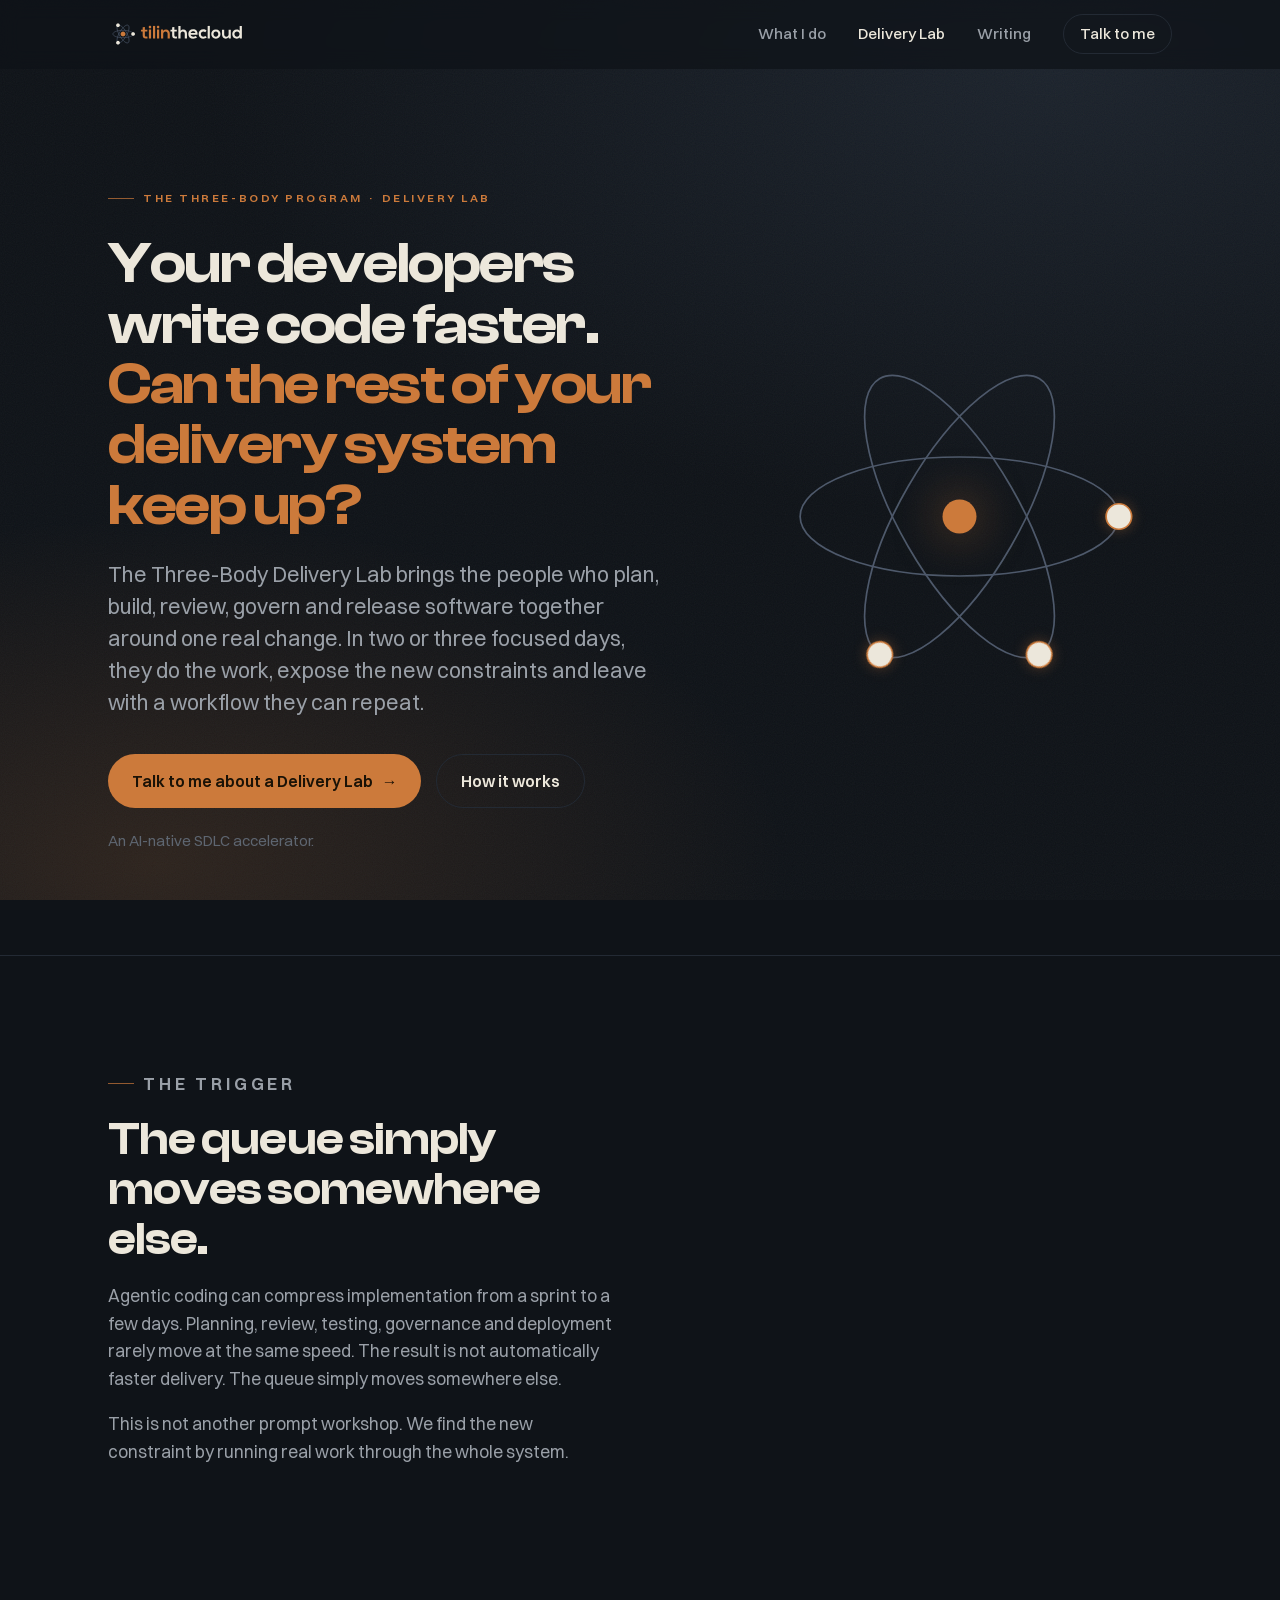
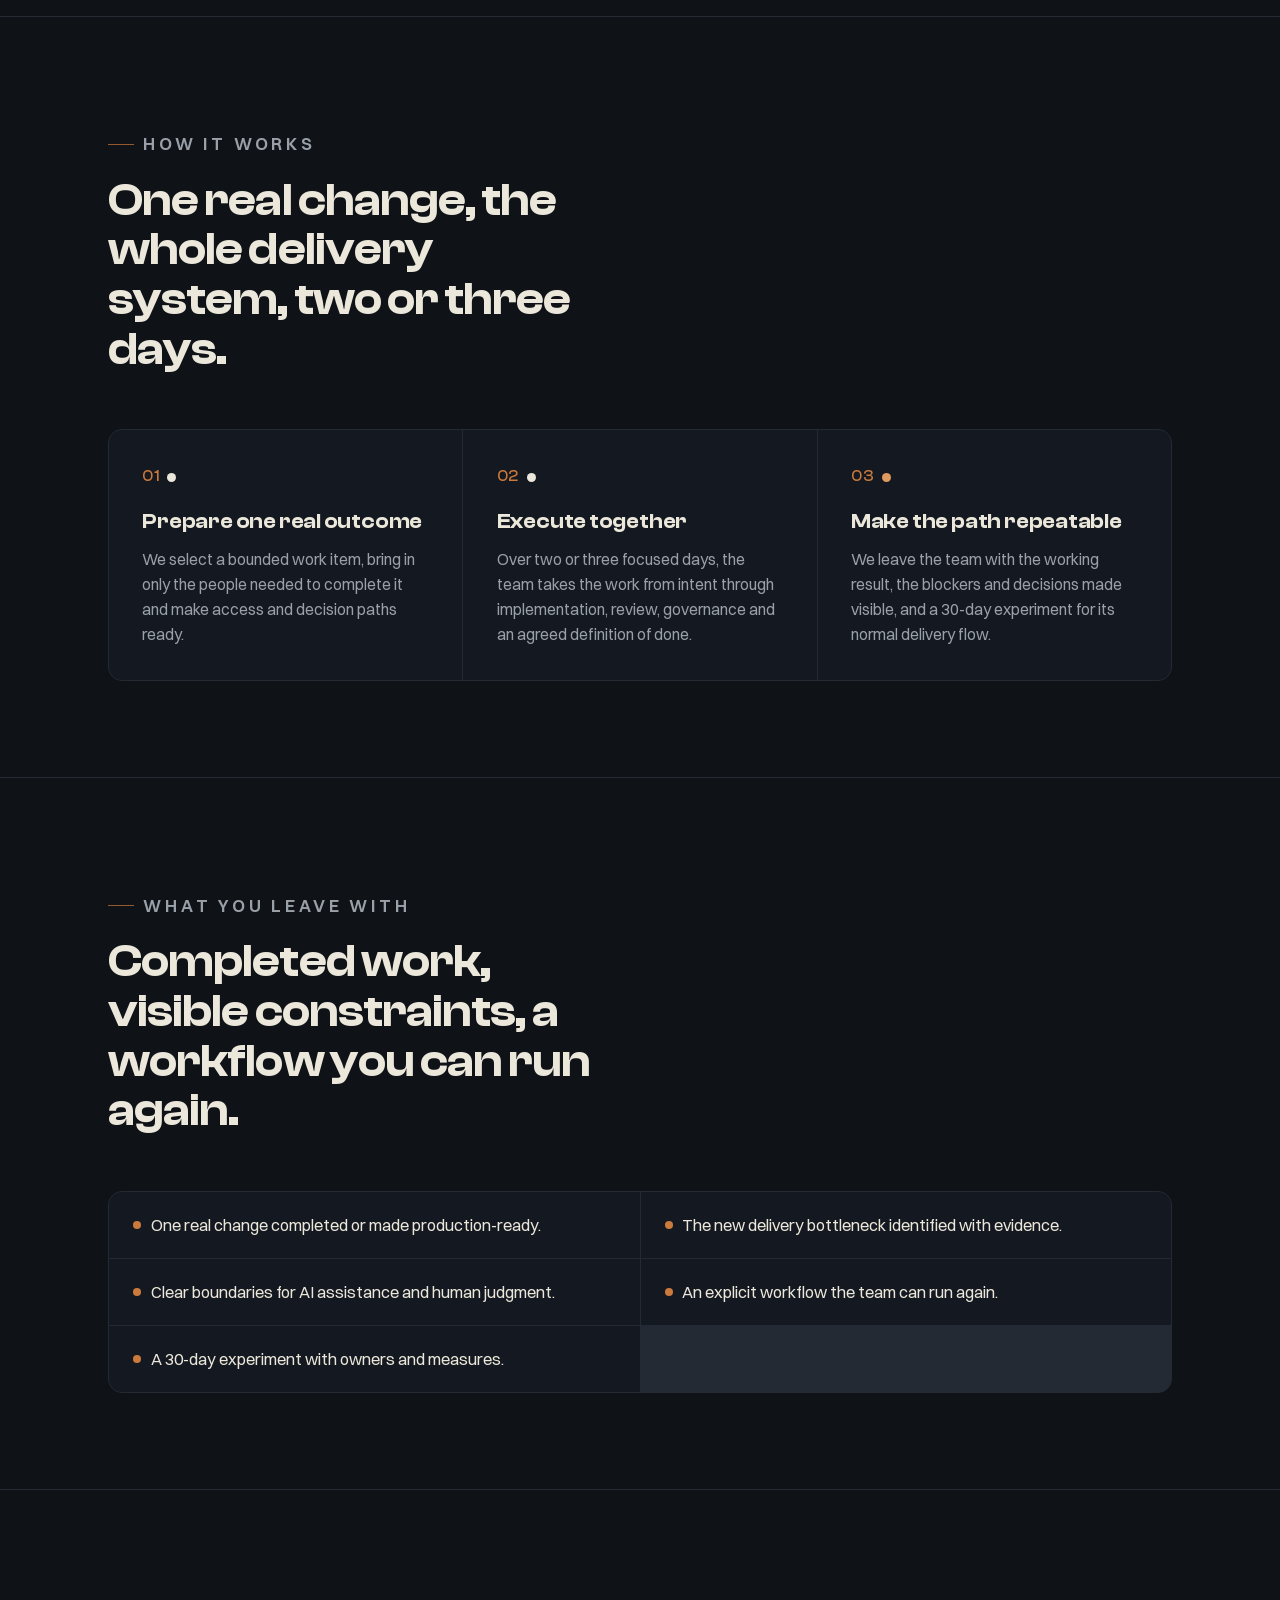
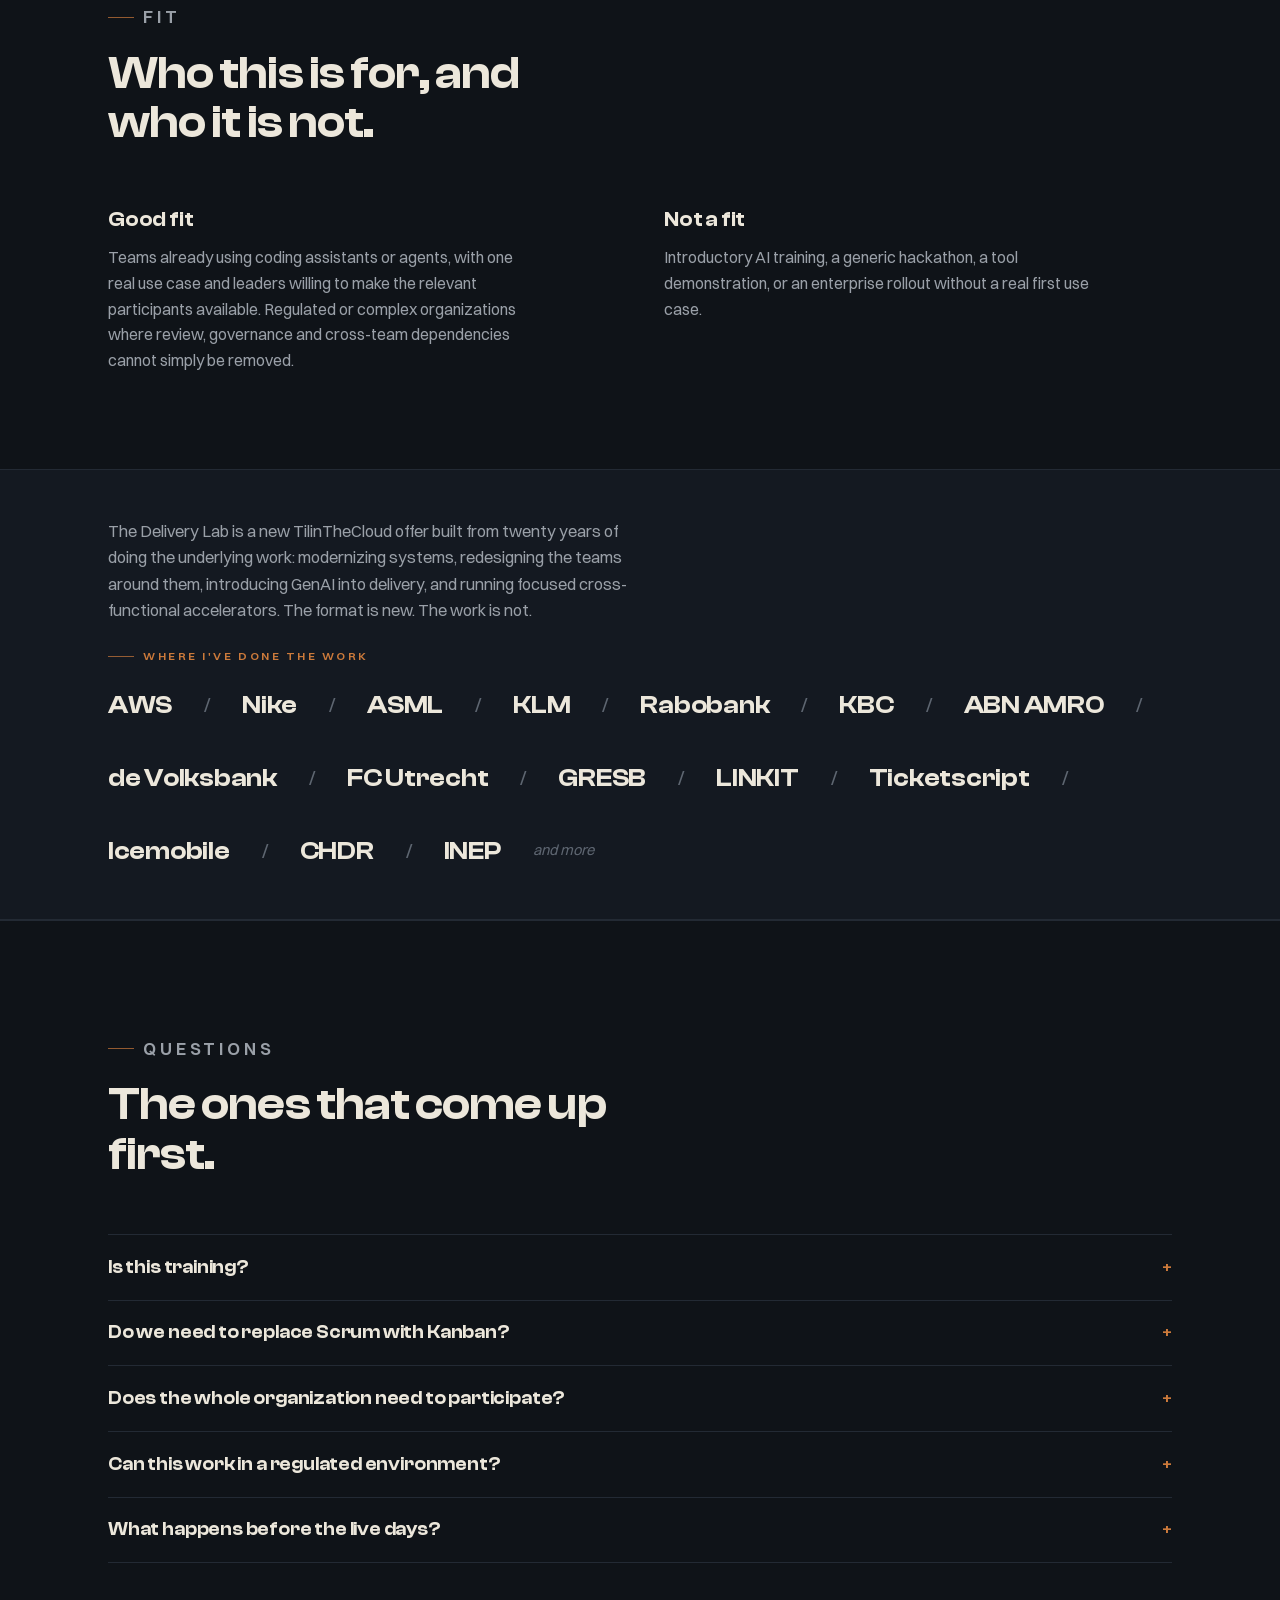
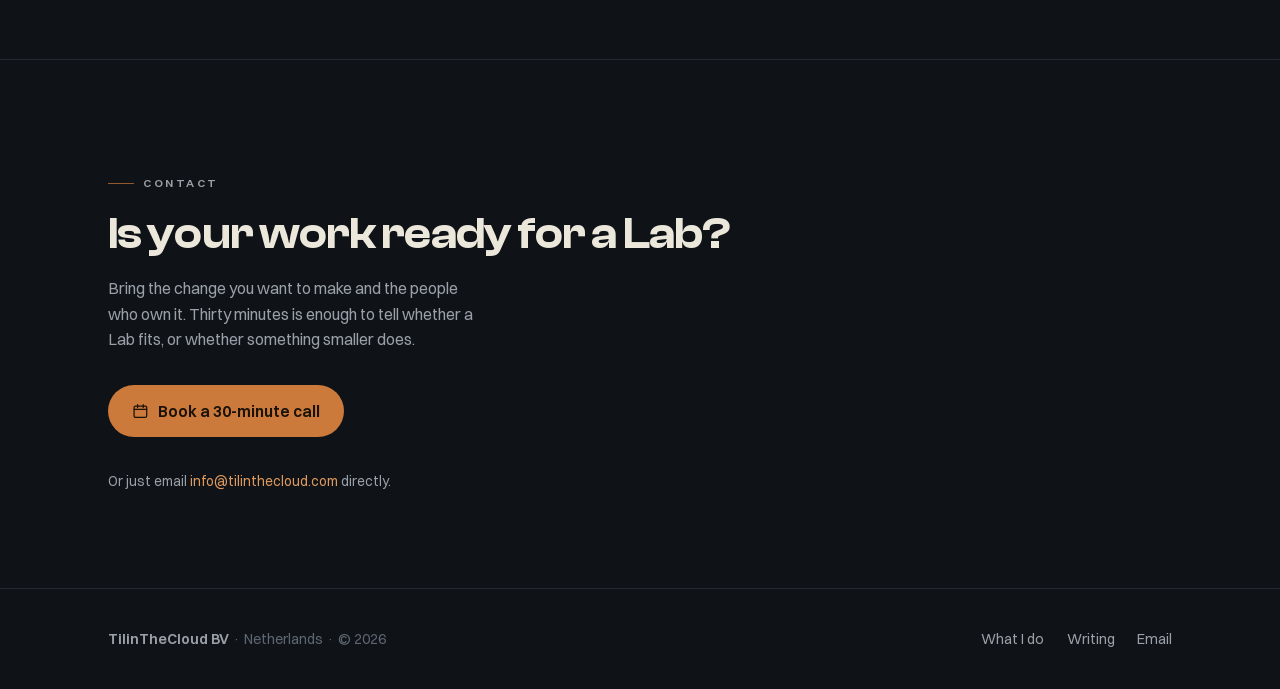
==== delivery-lab/index.html @ 6656bb74 "feat(site): publish the Three-Body Delivery Lab offer page at /delivery-lab/ Claude-Session: https:/" ====
<!DOCTYPE html>
<html lang="en">
<head>
  <meta charset="utf-8" />
  <meta name="viewport" content="width=device-width, initial-scale=1" />
  <title>Three-Body Delivery Lab · TilinTheCloud</title>
  <meta name="description" content="An AI-native SDLC accelerator. Your teams complete one real change in two or three focused days, expose the new constraints and keep a workflow they can repeat." />

  <link rel="icon" href="/assets/favicon.svg" type="image/svg+xml" />
  <link rel="canonical" href="https://tilinthecloud.com/delivery-lab/" />

  <!-- Open Graph / social -->
  <meta property="og:type" content="website" />
  <meta property="og:url" content="https://tilinthecloud.com/delivery-lab/" />
  <meta property="og:title" content="Three-Body Delivery Lab · TilinTheCloud" />
  <meta property="og:description" content="Your developers write code faster. Can the rest of your delivery system keep up? An AI-native SDLC accelerator around one real change." />
  <meta property="og:site_name" content="TilinTheCloud" />
  <meta property="og:image" content="https://tilinthecloud.com/assets/brand/social/og-delivery-lab.png" />
  <meta property="og:image:type" content="image/png" />
  <meta property="og:image:width" content="1200" />
  <meta property="og:image:height" content="630" />
  <meta property="og:image:alt" content="Three-Body Delivery Lab: your developers write code faster. Can the rest of your delivery system keep up?" />

  <!-- Twitter card -->
  <meta name="twitter:card" content="summary_large_image" />
  <meta name="twitter:title" content="Three-Body Delivery Lab · TilinTheCloud" />
  <meta name="twitter:description" content="Your developers write code faster. Can the rest of your delivery system keep up? An AI-native SDLC accelerator around one real change." />
  <meta name="twitter:image" content="https://tilinthecloud.com/assets/brand/social/og-delivery-lab.png" />

  <!-- Preload the display weight used above the fold -->
  <link rel="preload" href="/assets/fonts/clash-display-600.woff2" as="font" type="font/woff2" crossorigin />
  <link rel="preload" href="/assets/fonts/switzer-400.woff2" as="font" type="font/woff2" crossorigin />
  <link rel="stylesheet" href="/assets/css/style.css" />
</head>
<body>
  <a class="skip-link" href="#main">Skip to content</a>

  <!-- ============ HEADER (identical to index.html, kept equal by scripts/check_pages.py) ============ -->
  <header class="site-head" id="top">
    <div class="wrap">
      <a class="brand" href="/#top" aria-label="tilinthecloud, home">
        <img class="brand-logo" src="/assets/brand/tilinthecloud-logo-site.svg" alt="tilinthecloud" width="137" height="30" />
      </a>
      <nav class="nav" aria-label="Primary">
        <a class="nav-plain" href="/#what">What I do</a>
        <a class="nav-plain" href="/delivery-lab/" aria-current="page">Delivery Lab</a>
        <a class="nav-plain" href="/#writing">Writing</a>
        <a class="nav-cta" href="/#contact">Talk to me</a>
      </nav>
    </div>
  </header>

  <main id="main">
    <!-- ============ HERO ============ -->
    <section class="hero lab-hero" aria-labelledby="hero-title">
      <div class="wrap">
        <div class="hero-grid">
          <div class="hero-copy">
            <p class="eyebrow hero-kicker reveal" data-d="1">The Three-Body Program · Delivery Lab</p>
            <h1 id="hero-title" class="reveal" data-d="2">
              Your developers write code faster. <span class="accent">Can the rest of your delivery system keep up?</span>
            </h1>
            <p class="lede reveal" data-d="3">The Three-Body Delivery Lab brings the people who plan, build, review, govern and release software together around one real change. In two or three focused days, they do the work, expose the new constraints and leave with a workflow they can repeat.</p>
            <div class="cta-row reveal" data-d="4">
              <a class="btn btn-primary" href="https://calendar.app.google/sbRxG6N3KrbqCjyu7" target="_blank" rel="noopener noreferrer">Talk to me about a Delivery Lab <span class="arrow" aria-hidden="true">→</span></a>
              <a class="btn btn-ghost" href="#how">How it works</a>
            </div>
            <p class="lab-sub reveal" data-d="5">An AI-native SDLC accelerator.</p>
          </div>

          <!-- Three-body mark: one core (the operator), three orbiting bodies -->
          <div class="orbit-stage reveal" data-d="3" aria-hidden="true">
            <svg viewBox="0 0 400 400">
              <g transform="rotate(0 200 200)"><g class="orbit-spin s1">
                <ellipse class="orbit-ring" cx="200" cy="200" rx="150" ry="56"/>
                <circle class="body-orbit" cx="350" cy="200" r="12"/>
              </g></g>
              <g transform="rotate(60 200 200)"><g class="orbit-spin s2">
                <ellipse class="orbit-ring" cx="200" cy="200" rx="150" ry="56"/>
                <circle class="body-orbit" cx="350" cy="200" r="12"/>
              </g></g>
              <g transform="rotate(120 200 200)"><g class="orbit-spin s3">
                <ellipse class="orbit-ring" cx="200" cy="200" rx="150" ry="56"/>
                <circle class="body-orbit" cx="350" cy="200" r="12"/>
              </g></g>
              <circle class="body-core" cx="200" cy="200" r="16"/>
            </svg>
          </div>
        </div>
      </div>
    </section>

    <!-- ============ PROBLEM ============ -->
    <section class="band" id="problem" aria-labelledby="problem-title">
      <div class="wrap">
        <div class="band-head inview">
          <p class="eyebrow">The trigger</p>
          <h2 id="problem-title">The queue simply moves somewhere else.</h2>
          <p>Agentic coding can compress implementation from a sprint to a few days. Planning, review, testing, governance and deployment rarely move at the same speed. The result is not automatically faster delivery. The queue simply moves somewhere else.</p>
          <p>This is not another prompt workshop. We find the new constraint by running real work through the whole system.</p>
        </div>
      </div>
    </section>

    <!-- ============ HOW IT WORKS ============ -->
    <section class="band" id="how" aria-labelledby="how-title">
      <div class="wrap">
        <div class="band-head inview">
          <p class="eyebrow">How it works</p>
          <h2 id="how-title">One real change, the whole delivery system, two or three days.</h2>
        </div>

        <div class="bodies inview" role="list">
          <div class="body-cell" role="listitem">
            <span class="idx">01<span class="dot" style="background:#ECE7DB" aria-hidden="true"></span></span>
            <h3>Prepare one real outcome</h3>
            <p>We select a bounded work item, bring in only the people needed to complete it and make access and decision paths ready.</p>
          </div>
          <div class="body-cell" role="listitem">
            <span class="idx">02<span class="dot" style="background:#ECE7DB" aria-hidden="true"></span></span>
            <h3>Execute together</h3>
            <p>Over two or three focused days, the team takes the work from intent through implementation, review, governance and an agreed definition of done.</p>
          </div>
          <div class="body-cell" role="listitem">
            <span class="idx">03<span class="dot" style="background:#E0995E" aria-hidden="true"></span></span>
            <h3>Make the path repeatable</h3>
            <p>We leave the team with the working result, the blockers and decisions made visible, and a 30-day experiment for its normal delivery flow.</p>
          </div>
        </div>
      </div>
    </section>

    <!-- ============ OUTCOMES ============ -->
    <section class="band" id="outcomes" aria-labelledby="outcomes-title">
      <div class="wrap">
        <div class="band-head inview">
          <p class="eyebrow">What you leave with</p>
          <h2 id="outcomes-title">Completed work, visible constraints, a workflow you can run again.</h2>
        </div>
        <ul class="lab-outcomes inview">
          <li>One real change completed or made production-ready.</li>
          <li>The new delivery bottleneck identified with evidence.</li>
          <li>Clear boundaries for AI assistance and human judgment.</li>
          <li>An explicit workflow the team can run again.</li>
          <li>A 30-day experiment with owners and measures.</li>
        </ul>
      </div>
    </section>

    <!-- ============ FIT ============ -->
    <section class="band" id="fit" aria-labelledby="fit-title">
      <div class="wrap">
        <div class="band-head inview">
          <p class="eyebrow">Fit</p>
          <h2 id="fit-title">Who this is for, and who it is not.</h2>
        </div>
        <div class="lab-fit inview">
          <div>
            <h3>Good fit</h3>
            <p>Teams already using coding assistants or agents, with one real use case and leaders willing to make the relevant participants available. Regulated or complex organizations where review, governance and cross-team dependencies cannot simply be removed.</p>
          </div>
          <div>
            <h3>Not a fit</h3>
            <p>Introductory AI training, a generic hackathon, a tool demonstration, or an enterprise rollout without a real first use case.</p>
          </div>
        </div>
      </div>
    </section>

    <!-- ============ PROOF STRIP ============ -->
    <section class="proof" aria-label="Track record">
      <div class="wrap inview">
        <p class="proof-lead">The Delivery Lab is a new TilinTheCloud offer built from twenty years of doing the underlying work: modernizing systems, redesigning the teams around them, introducing GenAI into delivery, and running focused cross-functional accelerators. The format is new. The work is not.</p>
        <p class="eyebrow proof-where">Where I've done the work</p>
        <div class="proof-row">
          <span class="proof-item">AWS</span>
          <span class="proof-sep" aria-hidden="true">/</span>
          <span class="proof-item">Nike</span>
          <span class="proof-sep" aria-hidden="true">/</span>
          <span class="proof-item">ASML</span>
          <span class="proof-sep" aria-hidden="true">/</span>
          <span class="proof-item">KLM</span>
          <span class="proof-sep" aria-hidden="true">/</span>
          <span class="proof-item">Rabobank</span>
          <span class="proof-sep" aria-hidden="true">/</span>
          <span class="proof-item">KBC</span>
          <span class="proof-sep" aria-hidden="true">/</span>
          <span class="proof-item">ABN AMRO</span>
          <span class="proof-sep" aria-hidden="true">/</span>
          <span class="proof-item">de Volksbank</span>
          <span class="proof-sep" aria-hidden="true">/</span>
          <span class="proof-item">FC Utrecht</span>
          <span class="proof-sep" aria-hidden="true">/</span>
          <span class="proof-item">GRESB</span>
          <span class="proof-sep" aria-hidden="true">/</span>
          <span class="proof-item">LINKIT</span>
          <span class="proof-sep" aria-hidden="true">/</span>
          <span class="proof-item">Ticketscript</span>
          <span class="proof-sep" aria-hidden="true">/</span>
          <span class="proof-item">Icemobile</span>
          <span class="proof-sep" aria-hidden="true">/</span>
          <span class="proof-item">CHDR</span>
          <span class="proof-sep" aria-hidden="true">/</span>
          <span class="proof-item">INEP</span>
          <span class="proof-more">and more</span>
        </div>
      </div>
    </section>

    <!-- ============ FAQ ============ -->
    <section class="band" id="faq" aria-labelledby="faq-title">
      <div class="wrap">
        <div class="band-head inview">
          <p class="eyebrow">Questions</p>
          <h2 id="faq-title">The ones that come up first.</h2>
        </div>
        <div class="lab-faq inview">
          <details>
            <summary>Is this training?</summary>
            <p>Participants learn while completing real work, but the outcome is not course completion. It is a working result and a delivery pattern they can repeat.</p>
          </details>
          <details>
            <summary>Do we need to replace Scrum with Kanban?</summary>
            <p>No. The Lab does not prescribe a framework. It uses evidence from the real workflow to determine which policies and flow practices should change.</p>
          </details>
          <details>
            <summary>Does the whole organization need to participate?</summary>
            <p>No. Start with the smallest set of people who can take the selected work to done. Expansion is a later decision.</p>
          </details>
          <details>
            <summary>Can this work in a regulated environment?</summary>
            <p>Yes, when security, risk and compliance are designed into the definition of done and the relevant decision-makers participate. The Lab does not bypass controls to create a faster demo.</p>
          </details>
          <details>
            <summary>What happens before the live days?</summary>
            <p>Focused preparation selects and slices the use case, establishes the baseline, confirms participants and prepares access, environments and decision paths.</p>
          </details>
        </div>
      </div>
    </section>

    <!-- ============ CONTACT ============ -->
    <section class="band" id="contact" aria-labelledby="contact-title">
      <div class="wrap">
        <div class="contact-aside inview">
          <p class="eyebrow">Contact</p>
          <h2 id="contact-title">Is your work ready for a Lab?</h2>
          <p>Bring the change you want to make and the people who own it. Thirty minutes is enough to tell whether a Lab fits, or whether something smaller does.</p>

          <div class="contact-direct">
            <a class="btn btn-primary" href="https://calendar.app.google/sbRxG6N3KrbqCjyu7" target="_blank" rel="noopener noreferrer">
              <svg width="18" height="18" viewBox="0 0 24 24" fill="none" stroke="currentColor" stroke-width="1.8" stroke-linecap="round" aria-hidden="true"><rect x="3" y="4.5" width="18" height="16" rx="2"/><path d="M3 9h18M8 2.5v4M16 2.5v4"/></svg>
              Book a 30-minute call
            </a>
            <p class="form-note">Or just email <a href="mailto:info@tilinthecloud.com" style="color:var(--copper-lo)">info@tilinthecloud.com</a> directly.</p>
          </div>
        </div>
      </div>
    </section>
  </main>

  <!-- ============ FOOTER ============ -->
  <footer class="site-foot">
    <div class="wrap">
      <p class="legal"><b>TilinTheCloud BV</b> · Netherlands · © <span id="yr">2026</span></p>
      <div class="foot-links">
        <a href="/#what">What I do</a>
        <a href="https://writing.tilinthecloud.com">Writing</a>
        <a href="mailto:info@tilinthecloud.com">Email</a>
      </div>
    </div>
  </footer>

  <script>
    // Staggered hero load
    document.documentElement; // noop guard
    window.requestAnimationFrame(function () { document.body.classList.add("is-ready"); });

    // Current year
    var yr = document.getElementById("yr");
    if (yr) yr.textContent = new Date().getFullYear();

    // Header hairline once scrolled
    var head = document.querySelector(".site-head");
    var onScroll = function () { head.classList.toggle("is-stuck", window.scrollY > 8); };
    onScroll(); window.addEventListener("scroll", onScroll, { passive: true });

    // Reveal-on-scroll for lower sections
    var io = new IntersectionObserver(function (entries) {
      entries.forEach(function (e) { if (e.isIntersecting) { e.target.classList.add("seen"); io.unobserve(e.target); } });
    }, { rootMargin: "0px 0px -8% 0px", threshold: 0.12 });
    document.querySelectorAll(".inview").forEach(function (el) { io.observe(el); });
  </script>
</body>
</html>
---- assets/css/style.css ----
/* ============================================================
   tilinthecloud.com  ·  "Three-Body System"
   Clash Display (display) + Switzer (body), self-hosted.
   Ink ground, bone text, one molten copper accent.
   ============================================================ */

/* ---------- Fonts ---------- */
@font-face {
  font-family: "Clash Display";
  src: url("/assets/fonts/clash-display-500.woff2") format("woff2");
  font-weight: 500; font-style: normal; font-display: swap;
}
@font-face {
  font-family: "Clash Display";
  src: url("/assets/fonts/clash-display-600.woff2") format("woff2");
  font-weight: 600; font-style: normal; font-display: swap;
}
@font-face {
  font-family: "Clash Display";
  src: url("/assets/fonts/clash-display-700.woff2") format("woff2");
  font-weight: 700; font-style: normal; font-display: swap;
}
@font-face {
  font-family: "Switzer";
  src: url("/assets/fonts/switzer-400.woff2") format("woff2");
  font-weight: 400; font-style: normal; font-display: swap;
}
@font-face {
  font-family: "Switzer";
  src: url("/assets/fonts/switzer-500.woff2") format("woff2");
  font-weight: 500; font-style: normal; font-display: swap;
}
@font-face {
  font-family: "Switzer";
  src: url("/assets/fonts/switzer-600.woff2") format("woff2");
  font-weight: 600; font-style: normal; font-display: swap;
}

/* ---------- Tokens ---------- */
:root {
  --ink:        #0F1318;   /* page ground            */
  --ink-raised: #141921;   /* cards / raised panels  */
  --ink-line:   #232A34;   /* hairlines              */
  --bone:       #ECE7DB;   /* primary text           */
  --bone-dim:   #9AA0A8;   /* secondary text         */
  --bone-faint: #5E6671;   /* tertiary / labels      */
  --copper:     #CC7A3B;   /* accent                 */
  --copper-lo:  #E0995E;   /* accent hover / light   */
  --copper-glow: rgba(204,122,59,.16);

  --display: "Clash Display", Georgia, serif;
  --body:    "Switzer", "Helvetica Neue", Arial, sans-serif;

  --maxw: 1160px;
  --gut:  clamp(1.25rem, 4vw, 3rem);
  --ease: cubic-bezier(.22,.61,.36,1);
}

/* ---------- Reset ---------- */
*, *::before, *::after { box-sizing: border-box; margin: 0; padding: 0; }
html { -webkit-text-size-adjust: 100%; scroll-behavior: smooth; }
img, svg { display: block; max-width: 100%; }
a { color: inherit; text-decoration: none; }
button { font: inherit; color: inherit; cursor: pointer; background: none; border: none; }

html { overflow-x: clip; }
body {
  font-family: var(--body);
  font-weight: 400;
  color: var(--bone);
  background: var(--ink);
  line-height: 1.6;
  -webkit-font-smoothing: antialiased;
  text-rendering: optimizeLegibility;
  overflow-x: clip;
}
/* Long words (e.g. "modernization") never punch through narrow screens */
h1, h2, h3, p, a { overflow-wrap: break-word; }
.hero-grid > *, .contact-grid > *, .writing-card > * { min-width: 0; }

/* Atmospheric ground: layered copper glow + cool top light + fine grain */
body::before {
  content: "";
  position: fixed; inset: 0; z-index: -2;
  background:
    radial-gradient(120% 90% at 82% 8%, rgba(58,72,92,.30) 0%, transparent 55%),
    radial-gradient(90% 70% at 12% 96%, var(--copper-glow) 0%, transparent 55%),
    var(--ink);
}
body::after {
  content: "";
  position: fixed; inset: 0; z-index: -1; opacity: .045; pointer-events: none;
  background-image: url("data:image/svg+xml,%3Csvg xmlns='http://www.w3.org/2000/svg' width='160' height='160'%3E%3Cfilter id='n'%3E%3CfeTurbulence type='fractalNoise' baseFrequency='.9' numOctaves='2'/%3E%3C/filter%3E%3Crect width='100%25' height='100%25' filter='url(%23n)'/%3E%3C/svg%3E");
}

/* ---------- Layout helpers ---------- */
.wrap { width: 100%; max-width: var(--maxw); margin-inline: auto; padding-inline: var(--gut); }
section { position: relative; }
.eyebrow {
  font-family: var(--body);
  font-weight: 600;
  font-size: .72rem;
  letter-spacing: .22em;
  text-transform: uppercase;
  color: var(--copper);
  display: inline-flex; align-items: center; gap: .6rem;
}
.eyebrow::before {
  content: ""; width: 1.6rem; height: 1px; background: var(--copper); opacity: .7;
}

/* ---------- Header ---------- */
.site-head {
  position: sticky; top: 0; z-index: 50;
  backdrop-filter: blur(10px);
  background: color-mix(in srgb, var(--ink) 72%, transparent);
  border-bottom: 1px solid transparent;
  transition: border-color .3s var(--ease), background .3s var(--ease);
}
.site-head.is-stuck { border-bottom-color: var(--ink-line); }
.site-head .wrap {
  display: flex; align-items: center; justify-content: space-between;
  height: 68px;
}
.brand { display: inline-flex; align-items: center; }
.brand-logo { height: 30px; width: auto; display: block; }
@media (max-width: 420px) { .brand-logo { height: 26px; } }
.nav { display: flex; align-items: center; gap: clamp(1rem, 3vw, 2rem); }
.nav a { font-weight: 500; font-size: .95rem; color: var(--bone-dim); transition: color .2s var(--ease); }
.nav a:hover { color: var(--bone); }
.nav .nav-cta {
  color: var(--bone); border: 1px solid var(--ink-line); border-radius: 999px;
  padding: .42rem 1rem; transition: border-color .2s var(--ease), color .2s var(--ease);
}
.nav .nav-cta:hover { border-color: var(--copper); color: var(--copper-lo); }
@media (max-width: 560px) { .nav .nav-plain { display: none; } }

/* ---------- Buttons ---------- */
.btn {
  display: inline-flex; align-items: center; gap: .55rem;
  font-family: var(--body); font-weight: 600; font-size: .98rem;
  padding: .85rem 1.5rem; border-radius: 999px;
  transition: transform .18s var(--ease), background .2s var(--ease),
              border-color .2s var(--ease), color .2s var(--ease);
  will-change: transform;
}
.btn:active { transform: translateY(1px); }
.btn-primary { background: var(--copper); color: #1a1206; }
.btn-primary:hover { background: var(--copper-lo); transform: translateY(-2px); }
.btn-ghost { border: 1px solid var(--ink-line); color: var(--bone); }
.btn-ghost:hover { border-color: var(--copper); color: var(--copper-lo); transform: translateY(-2px); }
.btn .arrow { transition: transform .2s var(--ease); }
.btn:hover .arrow { transform: translateX(3px); }

/* ---------- Hero ---------- */
.hero { padding-top: clamp(3.5rem, 9vw, 7rem); padding-bottom: clamp(3.5rem, 8vw, 6.5rem); }
.hero .wrap { position: relative; }
.hero-grid {
  display: grid; grid-template-columns: minmax(0, 1.15fr) minmax(0, .85fr);
  gap: clamp(2rem, 5vw, 4rem); align-items: center;
}
.hero-kicker { margin-bottom: 1.6rem; }
.hero h1 {
  font-family: var(--display); font-weight: 600;
  font-size: clamp(2.5rem, 6.4vw, 4.6rem);
  line-height: 1.02; letter-spacing: -.025em;
  margin-bottom: 1.4rem;
}
.hero h1 .accent { color: var(--copper); }
.hero .lede {
  font-size: clamp(1.12rem, 1.7vw, 1.34rem);
  color: var(--bone-dim); max-width: 34ch; line-height: 1.5;
  margin-bottom: 2.2rem;
}
.hero .cta-row { display: flex; flex-wrap: wrap; gap: .9rem; }

/* Orbit visual */
.orbit-stage { position: relative; aspect-ratio: 1; width: 100%; max-width: 440px; justify-self: center; }
.orbit-stage svg { width: 100%; height: 100%; overflow: visible; }
.orbit-ring { fill: none; stroke: #4E596B; stroke-width: 1.6; }
.orbit-spin { transform-box: fill-box; transform-origin: center; }
.body-core { fill: var(--copper); filter: drop-shadow(0 0 22px rgba(204,122,59,.55)); }
/* Three equal bodies (architecture, teams, AI), moving together: same treatment */
.body-orbit { fill: var(--bone); stroke: var(--copper); stroke-width: 1.6; filter: drop-shadow(0 0 6px rgba(204,122,59,.35)); }
.orbit-label {
  font-family: var(--body); font-weight: 600; font-size: 9px;
  letter-spacing: .16em; text-transform: uppercase; fill: var(--bone-faint);
}

@media (max-width: 860px) {
  .hero-grid { grid-template-columns: 1fr; }
  .orbit-stage { grid-row: 1; max-width: 300px; margin-bottom: .5rem; }
}
@media (max-width: 380px) {
  .hero h1 { font-size: 2.15rem; }
  .proof-item { font-size: 1.2rem; }
}

/* ---------- Section frame ---------- */
.band { padding-block: clamp(3.5rem, 8vw, 6rem); border-top: 1px solid var(--ink-line); }
.band-head { max-width: 56ch; margin-bottom: clamp(2.2rem, 5vw, 3.4rem); }
.band-head h2 {
  font-family: var(--display); font-weight: 600;
  font-size: clamp(1.9rem, 3.6vw, 2.9rem); line-height: 1.08;
  letter-spacing: -.02em; margin-top: 1.1rem;
}
.band-head p { color: var(--bone-dim); font-size: 1.08rem; margin-top: 1.1rem; max-width: 52ch; }

/* ---------- Three bodies ---------- */
.bodies { display: grid; grid-template-columns: repeat(3, 1fr); gap: 1px; background: var(--ink-line); border: 1px solid var(--ink-line); border-radius: 14px; overflow: hidden; }
.body-cell { background: var(--ink-raised); padding: clamp(1.4rem, 2.6vw, 2.1rem); position: relative; transition: background .25s var(--ease); }
.body-cell:hover { background: #181E27; }
.body-cell .idx {
  font-family: var(--display); font-weight: 500; font-size: .95rem;
  color: var(--copper); letter-spacing: .04em;
}
.body-cell .dot { width: 9px; height: 9px; border-radius: 50%; display: inline-block; margin-left: .5rem; vertical-align: middle; }
.body-cell h3 { font-family: var(--display); font-weight: 600; font-size: 1.32rem; margin: 1rem 0 .5rem; letter-spacing: -.01em; }
.body-cell p { color: var(--bone-dim); font-size: .98rem; }
.bodies-foot {
  margin-top: 1.6rem; color: var(--bone-dim); font-size: 1.05rem;
  display: flex; gap: .8rem; align-items: baseline; flex-wrap: wrap;
}
.bodies-foot strong { color: var(--bone); font-weight: 600; }
@media (max-width: 720px) { .bodies { grid-template-columns: 1fr; } }

/* ---------- Proof strip ---------- */
.proof { border-top: 1px solid var(--ink-line); border-bottom: 1px solid var(--ink-line); background: var(--ink-raised); }
.proof .wrap { padding-block: clamp(2.2rem, 4vw, 3rem); }
.proof .proof-lead { color: var(--bone-dim); font-size: 1.02rem; margin-bottom: 1rem; max-width: 60ch; }
.proof .proof-where { margin-bottom: 1.2rem; }
.proof-row { display: flex; flex-wrap: wrap; align-items: center; gap: clamp(1rem, 3vw, 2rem); }
.proof-item { font-family: var(--display); font-weight: 600; font-size: clamp(1.15rem, 2.2vw, 1.6rem); letter-spacing: -.01em; color: var(--bone); }
.proof-sep { color: var(--bone-faint); font-size: 1.2rem; }
.proof-more { color: var(--bone-faint); font-size: .92rem; font-style: italic; align-self: center; }
.proof-note { margin-top: 1.4rem; color: var(--bone-faint); font-size: .92rem; }

/* ---------- Writing ---------- */
.writing-card {
  display: grid; grid-template-columns: 1fr auto; gap: 2rem; align-items: center;
  background: var(--ink-raised); border: 1px solid var(--ink-line);
  border-radius: 16px; padding: clamp(1.6rem, 4vw, 2.6rem);
  transition: border-color .25s var(--ease);
}
.writing-card:hover { border-color: color-mix(in srgb, var(--copper) 50%, var(--ink-line)); }
.writing-card .wtitle { font-family: var(--display); font-weight: 600; font-size: clamp(1.5rem, 3vw, 2.1rem); letter-spacing: -.01em; }
.writing-card .wsub { color: var(--bone-dim); margin-top: .5rem; max-width: 46ch; }
@media (max-width: 620px) { .writing-card { grid-template-columns: 1fr; } }

/* ---------- Contact ---------- */
.contact-grid { display: grid; grid-template-columns: 1fr 1fr; gap: clamp(2rem, 5vw, 4rem); align-items: start; }
.contact-aside h2 { font-family: var(--display); font-weight: 600; font-size: clamp(1.9rem, 3.6vw, 2.8rem); line-height: 1.08; letter-spacing: -.02em; margin-top: 1.1rem; }
.contact-aside p { color: var(--bone-dim); margin-top: 1.1rem; max-width: 42ch; }
.contact-direct { margin-top: 2rem; display: flex; flex-direction: column; align-items: flex-start; gap: 1rem; }
.contact-direct .btn svg { width: 1.05rem; height: 1.05rem; stroke: currentColor; }

form.contact-form { display: grid; gap: 1rem; }
.field { display: grid; gap: .45rem; }
.field label { font-size: .8rem; font-weight: 600; letter-spacing: .06em; text-transform: uppercase; color: var(--bone-faint); }
.field input, .field textarea {
  font: inherit; color: var(--bone); background: var(--ink-raised);
  border: 1px solid var(--ink-line); border-radius: 10px; padding: .8rem .95rem;
  transition: border-color .2s var(--ease), background .2s var(--ease);
}
.field input:focus, .field textarea:focus { outline: none; border-color: var(--copper); background: #161C25; }
.field textarea { min-height: 120px; resize: vertical; }
form.contact-form .btn { justify-self: start; margin-top: .3rem; }
.form-note { color: var(--bone-faint); font-size: .85rem; }
@media (max-width: 760px) { .contact-grid { grid-template-columns: 1fr; } }

/* ---------- Footer ---------- */
.site-foot { border-top: 1px solid var(--ink-line); padding-block: 2.4rem; }
.site-foot .wrap { display: flex; flex-wrap: wrap; gap: 1rem 2rem; align-items: center; justify-content: space-between; }
.site-foot .legal { color: var(--bone-faint); font-size: .9rem; }
.site-foot .legal b { color: var(--bone-dim); font-weight: 600; }
.site-foot .foot-links { display: flex; gap: 1.4rem; font-size: .9rem; }
.site-foot .foot-links a { color: var(--bone-dim); transition: color .2s var(--ease); }
.site-foot .foot-links a:hover { color: var(--copper-lo); }

/* ---------- Accessibility ---------- */
:focus-visible { outline: 2px solid var(--copper); outline-offset: 3px; border-radius: 4px; }
.skip-link { position: absolute; left: -9999px; top: .5rem; background: var(--copper); color: #1a1206; padding: .6rem 1rem; border-radius: 8px; font-weight: 600; z-index: 100; }
.skip-link:focus { left: var(--gut); }

/* ---------- Motion: staggered load ---------- */
.reveal { opacity: 0; transform: translateY(18px); }
.is-ready .reveal { animation: rise .9s var(--ease) forwards; }
.is-ready .reveal[data-d="1"] { animation-delay: .05s; }
.is-ready .reveal[data-d="2"] { animation-delay: .14s; }
.is-ready .reveal[data-d="3"] { animation-delay: .23s; }
.is-ready .reveal[data-d="4"] { animation-delay: .32s; }
.is-ready .reveal[data-d="5"] { animation-delay: .42s; }
@keyframes rise { to { opacity: 1; transform: none; } }

/* Scroll-in for lower sections */
.inview { opacity: 0; transform: translateY(22px); transition: opacity .8s var(--ease), transform .8s var(--ease); }
.inview.seen { opacity: 1; transform: none; }

/* Orbit drift */
@keyframes spin { to { transform: rotate(360deg); } }
.orbit-spin.s1 { animation: spin 26s linear infinite; }
.orbit-spin.s2 { animation: spin 38s linear infinite reverse; }
.orbit-spin.s3 { animation: spin 32s linear infinite; }
.body-core { animation: pulse 6s var(--ease) infinite; }
@keyframes pulse { 0%,100% { filter: drop-shadow(0 0 18px rgba(204,122,59,.45)); } 50% { filter: drop-shadow(0 0 30px rgba(204,122,59,.75)); } }

@media (prefers-reduced-motion: reduce) {
  html { scroll-behavior: auto; }
  .reveal, .inview { opacity: 1 !important; transform: none !important; animation: none !important; transition: none !important; }
  .orbit-spin, .body-core { animation: none !important; }
  .btn:hover, .btn-primary:hover, .btn-ghost:hover { transform: none; }
}

/* ---------- Offer pages (/delivery-lab/) ---------- */
.nav a[aria-current="page"] { color: var(--bone); }
.lab-teaser-grid { display: grid; grid-template-columns: 1fr auto; gap: 2rem; align-items: center; }
.lab-teaser-grid h2 {
  font-family: var(--display); font-weight: 600;
  font-size: clamp(1.7rem, 3.2vw, 2.5rem); line-height: 1.08;
  letter-spacing: -.02em; margin-top: 1.1rem; max-width: 24ch;
}
.lab-teaser-grid .lab-teaser-sub { color: var(--bone-dim); margin-top: 1rem; max-width: 58ch; }
@media (max-width: 720px) { .lab-teaser-grid { grid-template-columns: 1fr; } }

.lab-hero h1 { font-size: clamp(2.2rem, 5vw, 3.7rem); }
.lab-hero .lede { max-width: 46ch; }
.lab-sub { color: var(--bone-faint); font-size: .95rem; margin-top: 1.3rem; }

.lab-outcomes {
  list-style: none; display: grid; grid-template-columns: repeat(2, 1fr); gap: 1px;
  background: var(--ink-line); border: 1px solid var(--ink-line); border-radius: 14px; overflow: hidden;
}
.lab-outcomes li { background: var(--ink-raised); padding: 1.25rem 1.5rem 1.25rem 2.6rem; position: relative; font-size: 1.02rem; }
.lab-outcomes li::before {
  content: ""; position: absolute; left: 1.5rem; top: 1.85rem;
  width: 8px; height: 8px; border-radius: 50%; background: var(--copper);
}
@media (max-width: 640px) { .lab-outcomes { grid-template-columns: 1fr; } }

.lab-fit { display: grid; grid-template-columns: 1fr 1fr; gap: clamp(1.5rem, 4vw, 3rem); }
.lab-fit h3 { font-family: var(--display); font-weight: 600; font-size: 1.3rem; margin-bottom: .6rem; letter-spacing: -.01em; }
.lab-fit p { color: var(--bone-dim); max-width: 48ch; }
@media (max-width: 640px) { .lab-fit { grid-template-columns: 1fr; } }

.lab-faq details { border-top: 1px solid var(--ink-line); padding: 1.1rem 0; }
.lab-faq details:last-child { border-bottom: 1px solid var(--ink-line); }
.lab-faq summary {
  cursor: pointer; list-style: none; display: flex; justify-content: space-between; gap: 1rem;
  font-family: var(--display); font-weight: 600; font-size: 1.15rem; letter-spacing: -.01em;
}
.lab-faq summary::-webkit-details-marker { display: none; }
.lab-faq summary::after { content: "+"; color: var(--copper); font-weight: 500; flex: none; }
.lab-faq details[open] summary::after { content: "\2212"; }
.lab-faq details p { color: var(--bone-dim); margin-top: .7rem; max-width: 64ch; }
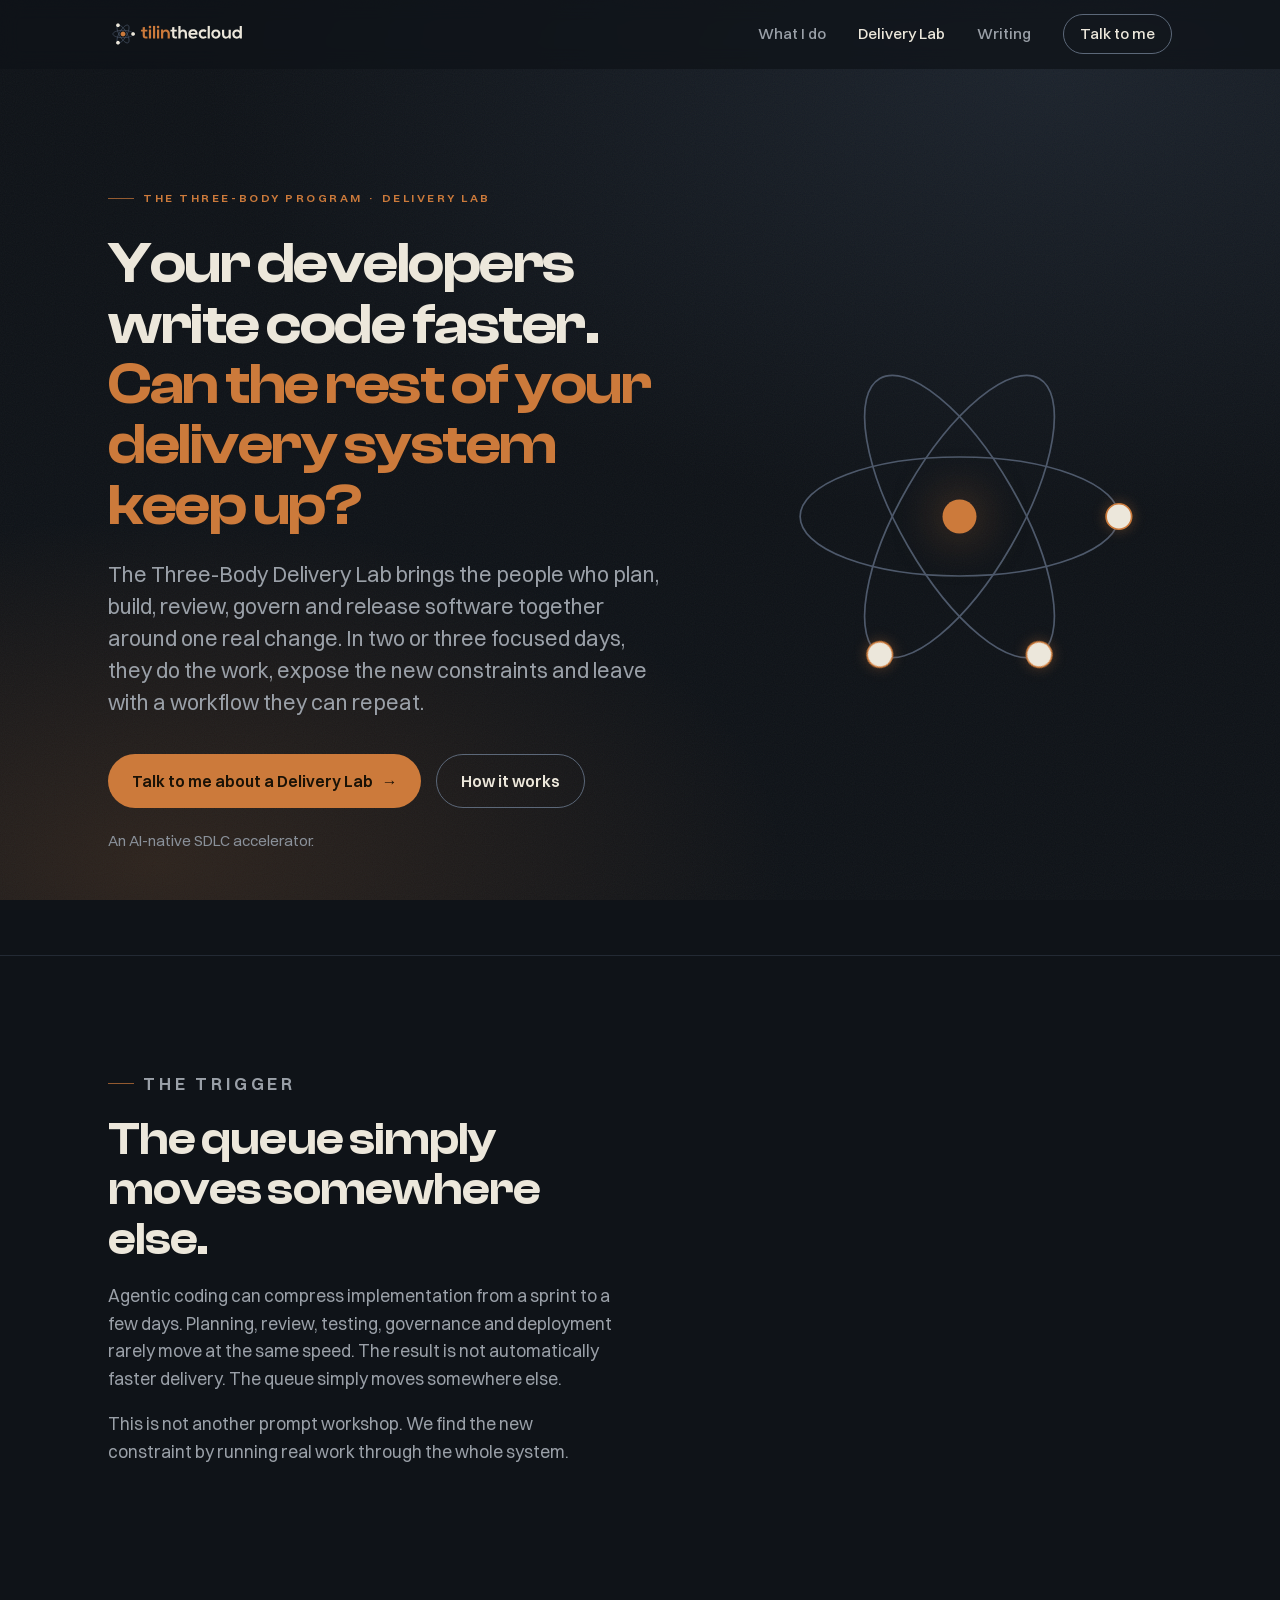
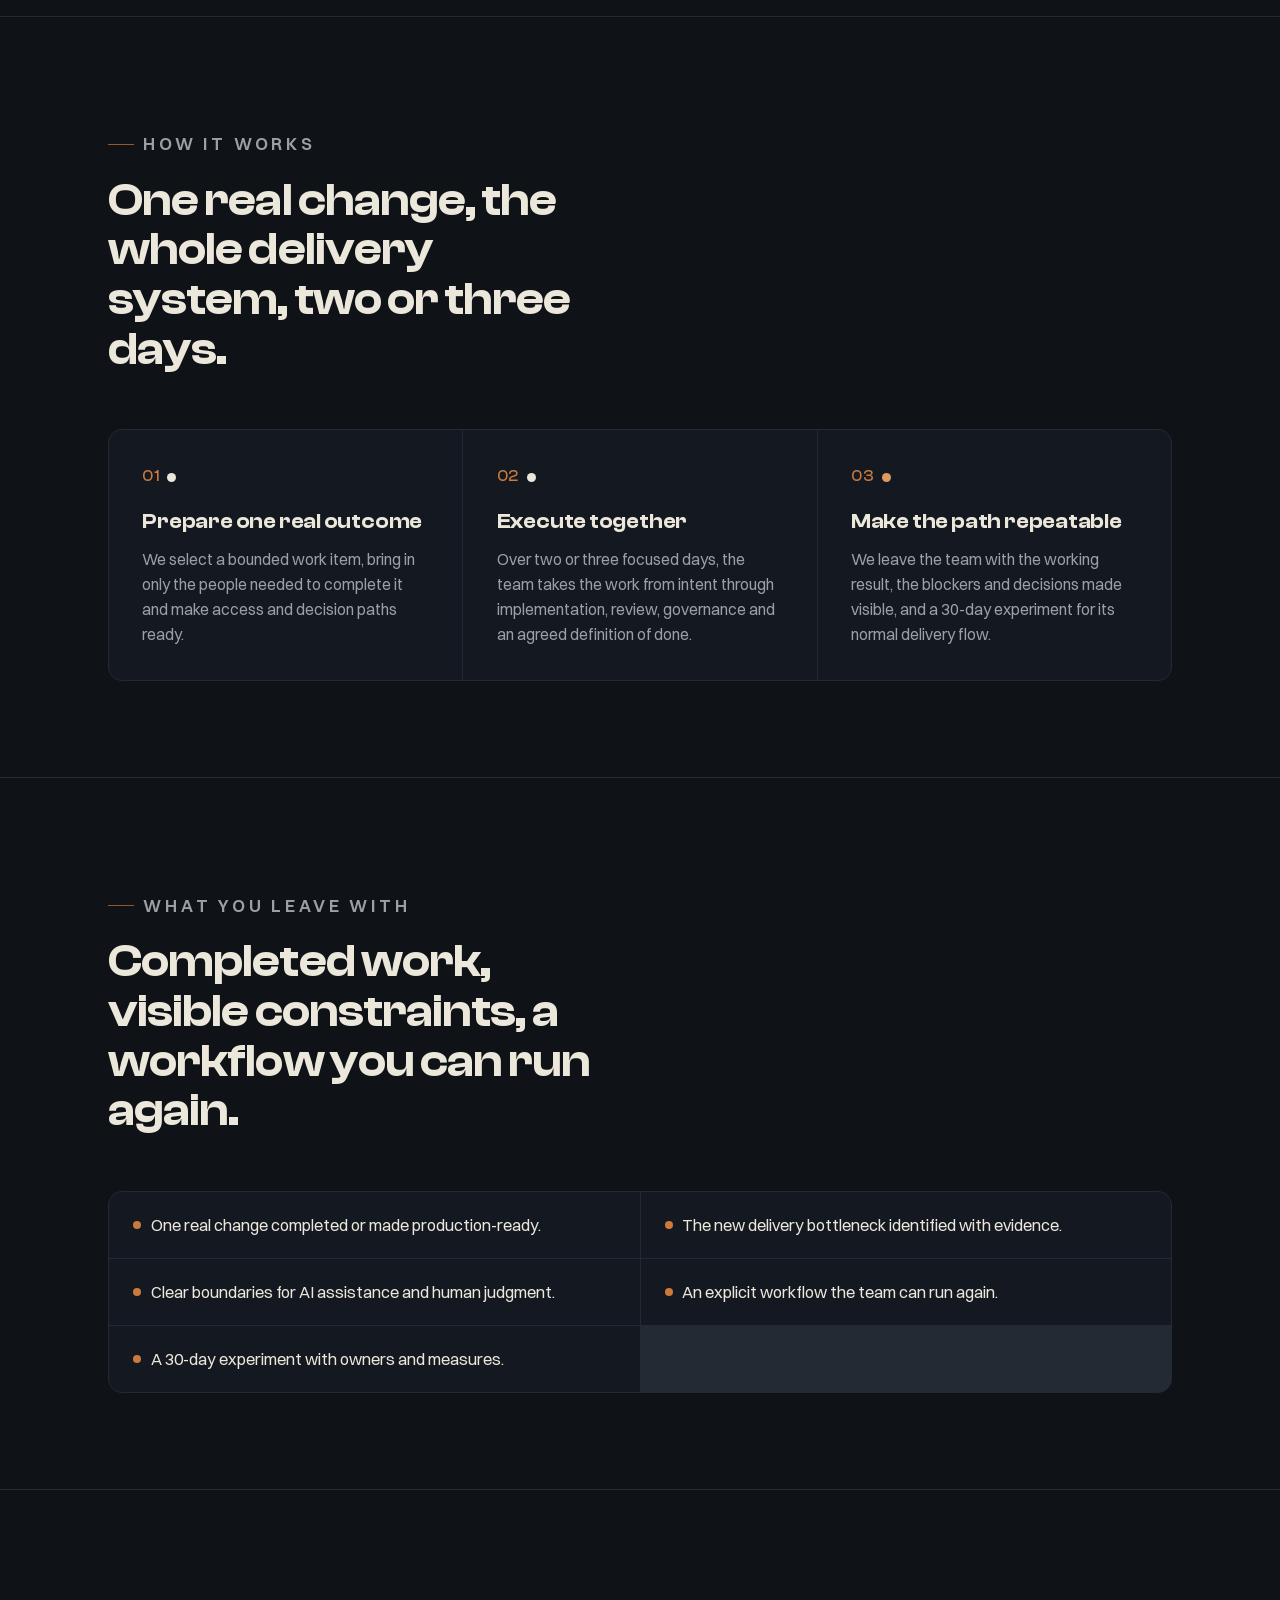
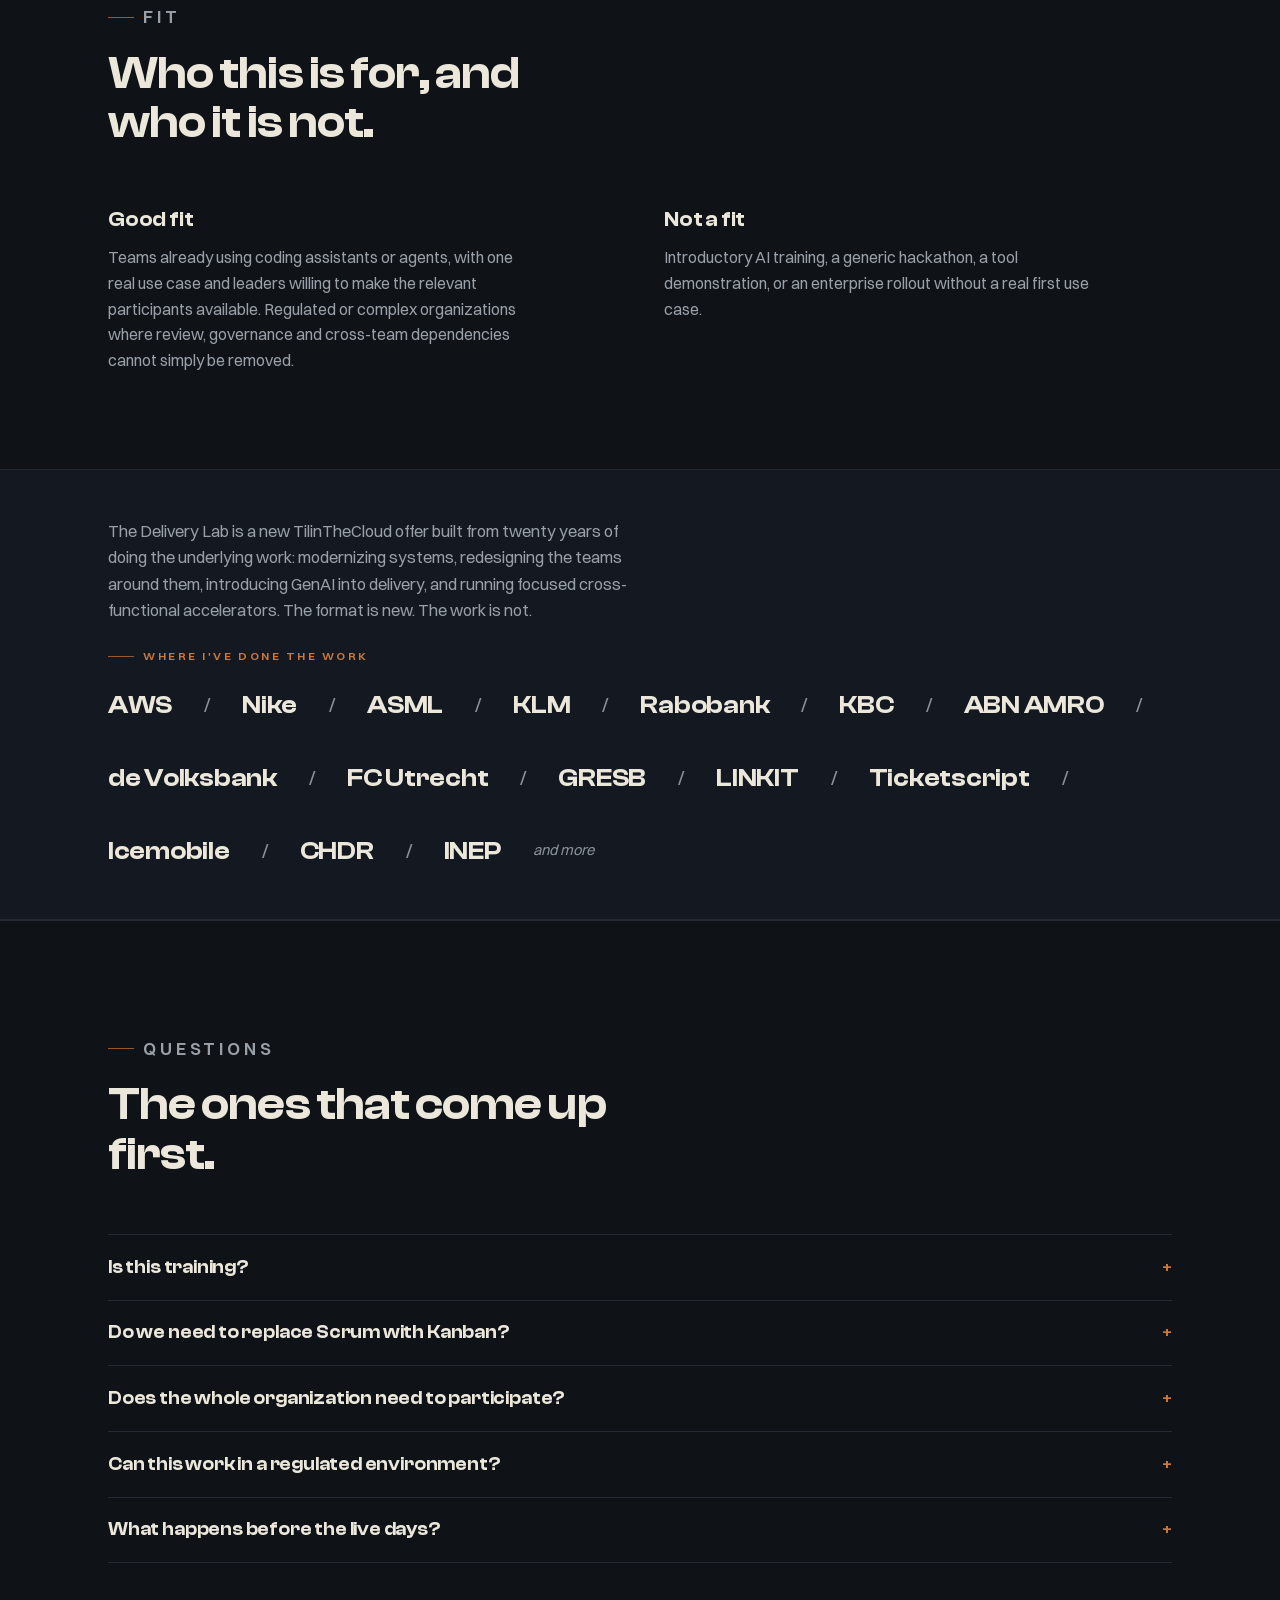
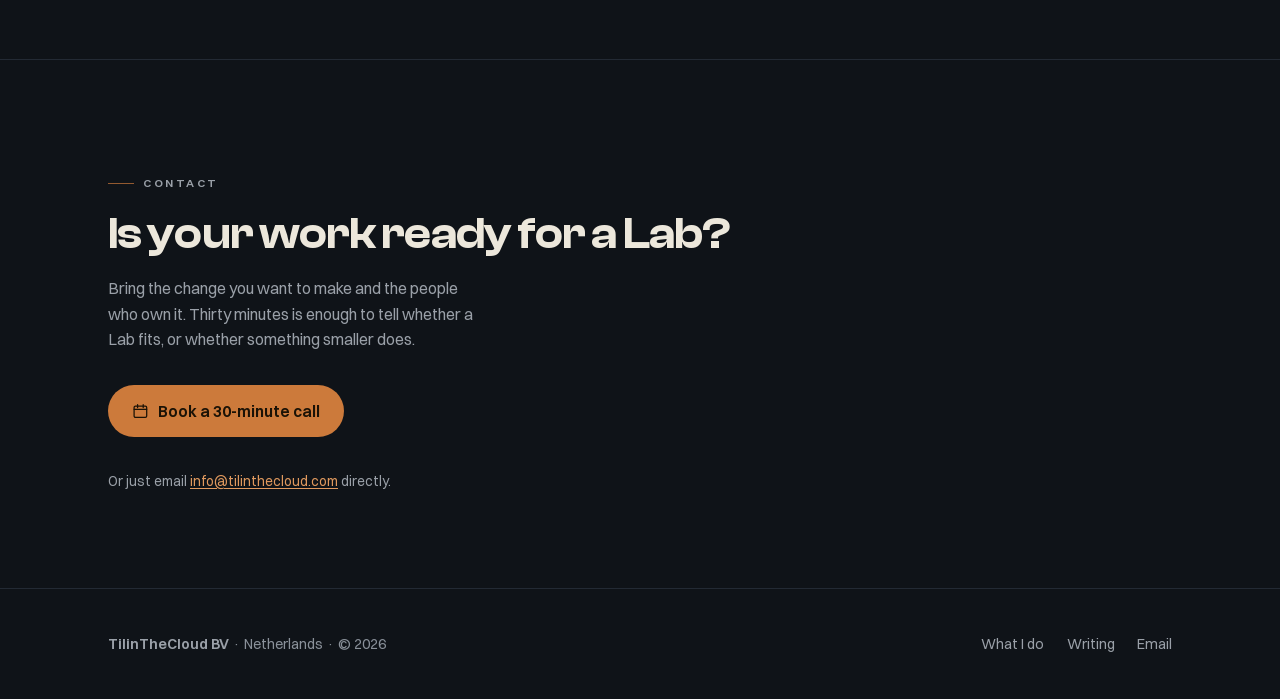
==== commit 3196d101: "fix(a11y): no-JS rendering, AA contrast, focus ring, motion and phone nav on the Lab page and chrome" ====
--- a/delivery-lab/index.html
+++ b/delivery-lab/index.html
@@ -30,7 +30,11 @@
   <!-- Preload the display weight used above the fold -->
   <link rel="preload" href="/assets/fonts/clash-display-600.woff2" as="font" type="font/woff2" crossorigin />
   <link rel="preload" href="/assets/fonts/switzer-400.woff2" as="font" type="font/woff2" crossorigin />
+  <link rel="preload" href="/assets/fonts/switzer-600.woff2" as="font" type="font/woff2" crossorigin />
+  <meta name="theme-color" content="#0F1318" />
   <link rel="stylesheet" href="/assets/css/style.css" />
+  <!-- Marks the page as JS-capable so the reveal animations only hide content when they can also show it -->
+  <script>document.documentElement.classList.add("js");</script>
 </head>
 <body>
   <a class="skip-link" href="#main">Skip to content</a>
@@ -43,7 +47,7 @@
       </a>
       <nav class="nav" aria-label="Primary">
         <a class="nav-plain" href="/#what">What I do</a>
-        <a class="nav-plain" href="/delivery-lab/" aria-current="page">Delivery Lab</a>
+        <a class="nav-plain nav-offer" href="/delivery-lab/" aria-current="page">Delivery Lab</a>
         <a class="nav-plain" href="/#writing">Writing</a>
         <a class="nav-cta" href="/#contact">Talk to me</a>
       </nav>
@@ -62,7 +66,7 @@
             </h1>
             <p class="lede reveal" data-d="3">The Three-Body Delivery Lab brings the people who plan, build, review, govern and release software together around one real change. In two or three focused days, they do the work, expose the new constraints and leave with a workflow they can repeat.</p>
             <div class="cta-row reveal" data-d="4">
-              <a class="btn btn-primary" href="https://calendar.app.google/sbRxG6N3KrbqCjyu7" target="_blank" rel="noopener noreferrer">Talk to me about a Delivery Lab <span class="arrow" aria-hidden="true">→</span></a>
+              <a class="btn btn-primary" href="https://calendar.app.google/sbRxG6N3KrbqCjyu7" target="_blank" rel="noopener noreferrer">Talk to me about a Delivery Lab <span class="sr-only">(opens in a new tab)</span><span class="arrow" aria-hidden="true">→</span></a>
               <a class="btn btn-ghost" href="#how">How it works</a>
             </div>
             <p class="lab-sub reveal" data-d="5">An AI-native SDLC accelerator.</p>
@@ -250,9 +254,9 @@
           <div class="contact-direct">
             <a class="btn btn-primary" href="https://calendar.app.google/sbRxG6N3KrbqCjyu7" target="_blank" rel="noopener noreferrer">
               <svg width="18" height="18" viewBox="0 0 24 24" fill="none" stroke="currentColor" stroke-width="1.8" stroke-linecap="round" aria-hidden="true"><rect x="3" y="4.5" width="18" height="16" rx="2"/><path d="M3 9h18M8 2.5v4M16 2.5v4"/></svg>
-              Book a 30-minute call
+              Book a 30-minute call <span class="sr-only">(opens in a new tab)</span>
             </a>
-            <p class="form-note">Or just email <a href="mailto:info@tilinthecloud.com" style="color:var(--copper-lo)">info@tilinthecloud.com</a> directly.</p>
+            <p class="form-note">Or just email <a href="mailto:info@tilinthecloud.com">info@tilinthecloud.com</a> directly.</p>
           </div>
         </div>
       </div>
@@ -273,7 +277,6 @@
 
   <script>
     // Staggered hero load
-    document.documentElement; // noop guard
     window.requestAnimationFrame(function () { document.body.classList.add("is-ready"); });
 
     // Current year
@@ -285,11 +288,16 @@
     var onScroll = function () { head.classList.toggle("is-stuck", window.scrollY > 8); };
     onScroll(); window.addEventListener("scroll", onScroll, { passive: true });
 
-    // Reveal-on-scroll for lower sections
-    var io = new IntersectionObserver(function (entries) {
-      entries.forEach(function (e) { if (e.isIntersecting) { e.target.classList.add("seen"); io.unobserve(e.target); } });
-    }, { rootMargin: "0px 0px -8% 0px", threshold: 0.12 });
-    document.querySelectorAll(".inview").forEach(function (el) { io.observe(el); });
+    // Reveal-on-scroll for lower sections; without IntersectionObserver, show everything at once
+    var sections = document.querySelectorAll(".inview");
+    if ("IntersectionObserver" in window) {
+      var io = new IntersectionObserver(function (entries) {
+        entries.forEach(function (e) { if (e.isIntersecting) { e.target.classList.add("seen"); io.unobserve(e.target); } });
+      }, { rootMargin: "0px 0px -8% 0px", threshold: 0.12 });
+      sections.forEach(function (el) { io.observe(el); });
+    } else {
+      sections.forEach(function (el) { el.classList.add("seen"); });
+    }
   </script>
 </body>
 </html>
--- a/assets/css/style.css
+++ b/assets/css/style.css
@@ -41,9 +41,10 @@
   --ink:        #0F1318;   /* page ground            */
   --ink-raised: #141921;   /* cards / raised panels  */
   --ink-line:   #232A34;   /* hairlines              */
+  --line-control: #5C6879; /* control borders (3.3:1 on ink, 3.1:1 on raised) */
   --bone:       #ECE7DB;   /* primary text           */
   --bone-dim:   #9AA0A8;   /* secondary text         */
-  --bone-faint: #5E6671;   /* tertiary / labels      */
+  --bone-faint: #8A919A;   /* tertiary / labels (5.9:1 on ink, AA) */
   --copper:     #CC7A3B;   /* accent                 */
   --copper-lo:  #E0995E;   /* accent hover / light   */
   --copper-glow: rgba(204,122,59,.16);
@@ -126,14 +127,16 @@
 .brand-logo { height: 30px; width: auto; display: block; }
 @media (max-width: 420px) { .brand-logo { height: 26px; } }
 .nav { display: flex; align-items: center; gap: clamp(1rem, 3vw, 2rem); }
-.nav a { font-weight: 500; font-size: .95rem; color: var(--bone-dim); transition: color .2s var(--ease); }
+.nav a { font-weight: 500; font-size: .95rem; color: var(--bone-dim); padding-block: .3rem; transition: color .2s var(--ease); }
 .nav a:hover { color: var(--bone); }
 .nav .nav-cta {
-  color: var(--bone); border: 1px solid var(--ink-line); border-radius: 999px;
+  color: var(--bone); border: 1px solid var(--line-control); border-radius: 999px;
   padding: .42rem 1rem; transition: border-color .2s var(--ease), color .2s var(--ease);
 }
 .nav .nav-cta:hover { border-color: var(--copper); color: var(--copper-lo); }
-@media (max-width: 560px) { .nav .nav-plain { display: none; } }
+/* Phones keep the offer link so the Lab stays reachable from the header; the rest lives in the footer */
+@media (max-width: 560px) { .nav .nav-plain:not(.nav-offer) { display: none; } }
+@media (max-width: 360px) { .nav .nav-offer { display: none; } }
 
 /* ---------- Buttons ---------- */
 .btn {
@@ -147,7 +150,7 @@
 .btn:active { transform: translateY(1px); }
 .btn-primary { background: var(--copper); color: #1a1206; }
 .btn-primary:hover { background: var(--copper-lo); transform: translateY(-2px); }
-.btn-ghost { border: 1px solid var(--ink-line); color: var(--bone); }
+.btn-ghost { border: 1px solid var(--line-control); color: var(--bone); }
 .btn-ghost:hover { border-color: var(--copper); color: var(--copper-lo); transform: translateY(-2px); }
 .btn .arrow { transition: transform .2s var(--ease); }
 .btn:hover .arrow { transform: translateX(3px); }
@@ -259,13 +262,14 @@
 .field label { font-size: .8rem; font-weight: 600; letter-spacing: .06em; text-transform: uppercase; color: var(--bone-faint); }
 .field input, .field textarea {
   font: inherit; color: var(--bone); background: var(--ink-raised);
-  border: 1px solid var(--ink-line); border-radius: 10px; padding: .8rem .95rem;
+  border: 1px solid var(--line-control); border-radius: 10px; padding: .8rem .95rem;
   transition: border-color .2s var(--ease), background .2s var(--ease);
 }
 .field input:focus, .field textarea:focus { outline: none; border-color: var(--copper); background: #161C25; }
 .field textarea { min-height: 120px; resize: vertical; }
 form.contact-form .btn { justify-self: start; margin-top: .3rem; }
 .form-note { color: var(--bone-faint); font-size: .85rem; }
+.form-note a { color: var(--copper-lo); text-decoration: underline; text-underline-offset: .15em; }
 @media (max-width: 760px) { .contact-grid { grid-template-columns: 1fr; } }
 
 /* ---------- Footer ---------- */
@@ -274,16 +278,21 @@
 .site-foot .legal { color: var(--bone-faint); font-size: .9rem; }
 .site-foot .legal b { color: var(--bone-dim); font-weight: 600; }
 .site-foot .foot-links { display: flex; gap: 1.4rem; font-size: .9rem; }
-.site-foot .foot-links a { color: var(--bone-dim); transition: color .2s var(--ease); }
+.site-foot .foot-links a { color: var(--bone-dim); padding-block: .3rem; transition: color .2s var(--ease); }
 .site-foot .foot-links a:hover { color: var(--copper-lo); }
 
 /* ---------- Accessibility ---------- */
-:focus-visible { outline: 2px solid var(--copper); outline-offset: 3px; border-radius: 4px; }
+:focus-visible { outline: 2px solid var(--copper); outline-offset: 3px; }
 .skip-link { position: absolute; left: -9999px; top: .5rem; background: var(--copper); color: #1a1206; padding: .6rem 1rem; border-radius: 8px; font-weight: 600; z-index: 100; }
 .skip-link:focus { left: var(--gut); }
-
-/* ---------- Motion: staggered load ---------- */
-.reveal { opacity: 0; transform: translateY(18px); }
+.sr-only { position: absolute; width: 1px; height: 1px; padding: 0; margin: -1px; overflow: hidden; clip: rect(0 0 0 0); white-space: nowrap; border: 0; }
+
+/* ---------- Motion: staggered load ----------
+   Hidden-until-revealed only when the page has JS (html.js is set by a one-liner in <head>),
+   so content stays visible with scripts blocked or unsupported. */
+.js .reveal { opacity: 0; transform: translateY(18px); }
+/* The h1 slides in without a fade so it counts as the LCP element at first paint */
+.js .hero h1.reveal { opacity: 1; }
 .is-ready .reveal { animation: rise .9s var(--ease) forwards; }
 .is-ready .reveal[data-d="1"] { animation-delay: .05s; }
 .is-ready .reveal[data-d="2"] { animation-delay: .14s; }
@@ -293,7 +302,7 @@
 @keyframes rise { to { opacity: 1; transform: none; } }
 
 /* Scroll-in for lower sections */
-.inview { opacity: 0; transform: translateY(22px); transition: opacity .8s var(--ease), transform .8s var(--ease); }
+.js .inview { opacity: 0; transform: translateY(22px); transition: opacity .8s var(--ease), transform .8s var(--ease); }
 .inview.seen { opacity: 1; transform: none; }
 
 /* Orbit drift */
@@ -309,11 +318,13 @@
   .reveal, .inview { opacity: 1 !important; transform: none !important; animation: none !important; transition: none !important; }
   .orbit-spin, .body-core { animation: none !important; }
   .btn:hover, .btn-primary:hover, .btn-ghost:hover { transform: none; }
+  .btn:hover .arrow { transform: none; }
 }
 
 /* ---------- Offer pages (/delivery-lab/) ---------- */
 .nav a[aria-current="page"] { color: var(--bone); }
 .lab-teaser-grid { display: grid; grid-template-columns: 1fr auto; gap: 2rem; align-items: center; }
+.lab-teaser-grid > * { min-width: 0; }
 .lab-teaser-grid h2 {
   font-family: var(--display); font-weight: 600;
   font-size: clamp(1.7rem, 3.2vw, 2.5rem); line-height: 1.08;
@@ -349,6 +360,7 @@
   font-family: var(--display); font-weight: 600; font-size: 1.15rem; letter-spacing: -.01em;
 }
 .lab-faq summary::-webkit-details-marker { display: none; }
-.lab-faq summary::after { content: "+"; color: var(--copper); font-weight: 500; flex: none; }
-.lab-faq details[open] summary::after { content: "\2212"; }
+/* Marker glyphs get empty alt text so screen readers do not announce "plus"; state comes from <details> itself */
+.lab-faq summary::after { content: "+" / ""; color: var(--copper); font-weight: 500; flex: none; }
+.lab-faq details[open] summary::after { content: "\2212" / ""; }
 .lab-faq details p { color: var(--bone-dim); margin-top: .7rem; max-width: 64ch; }
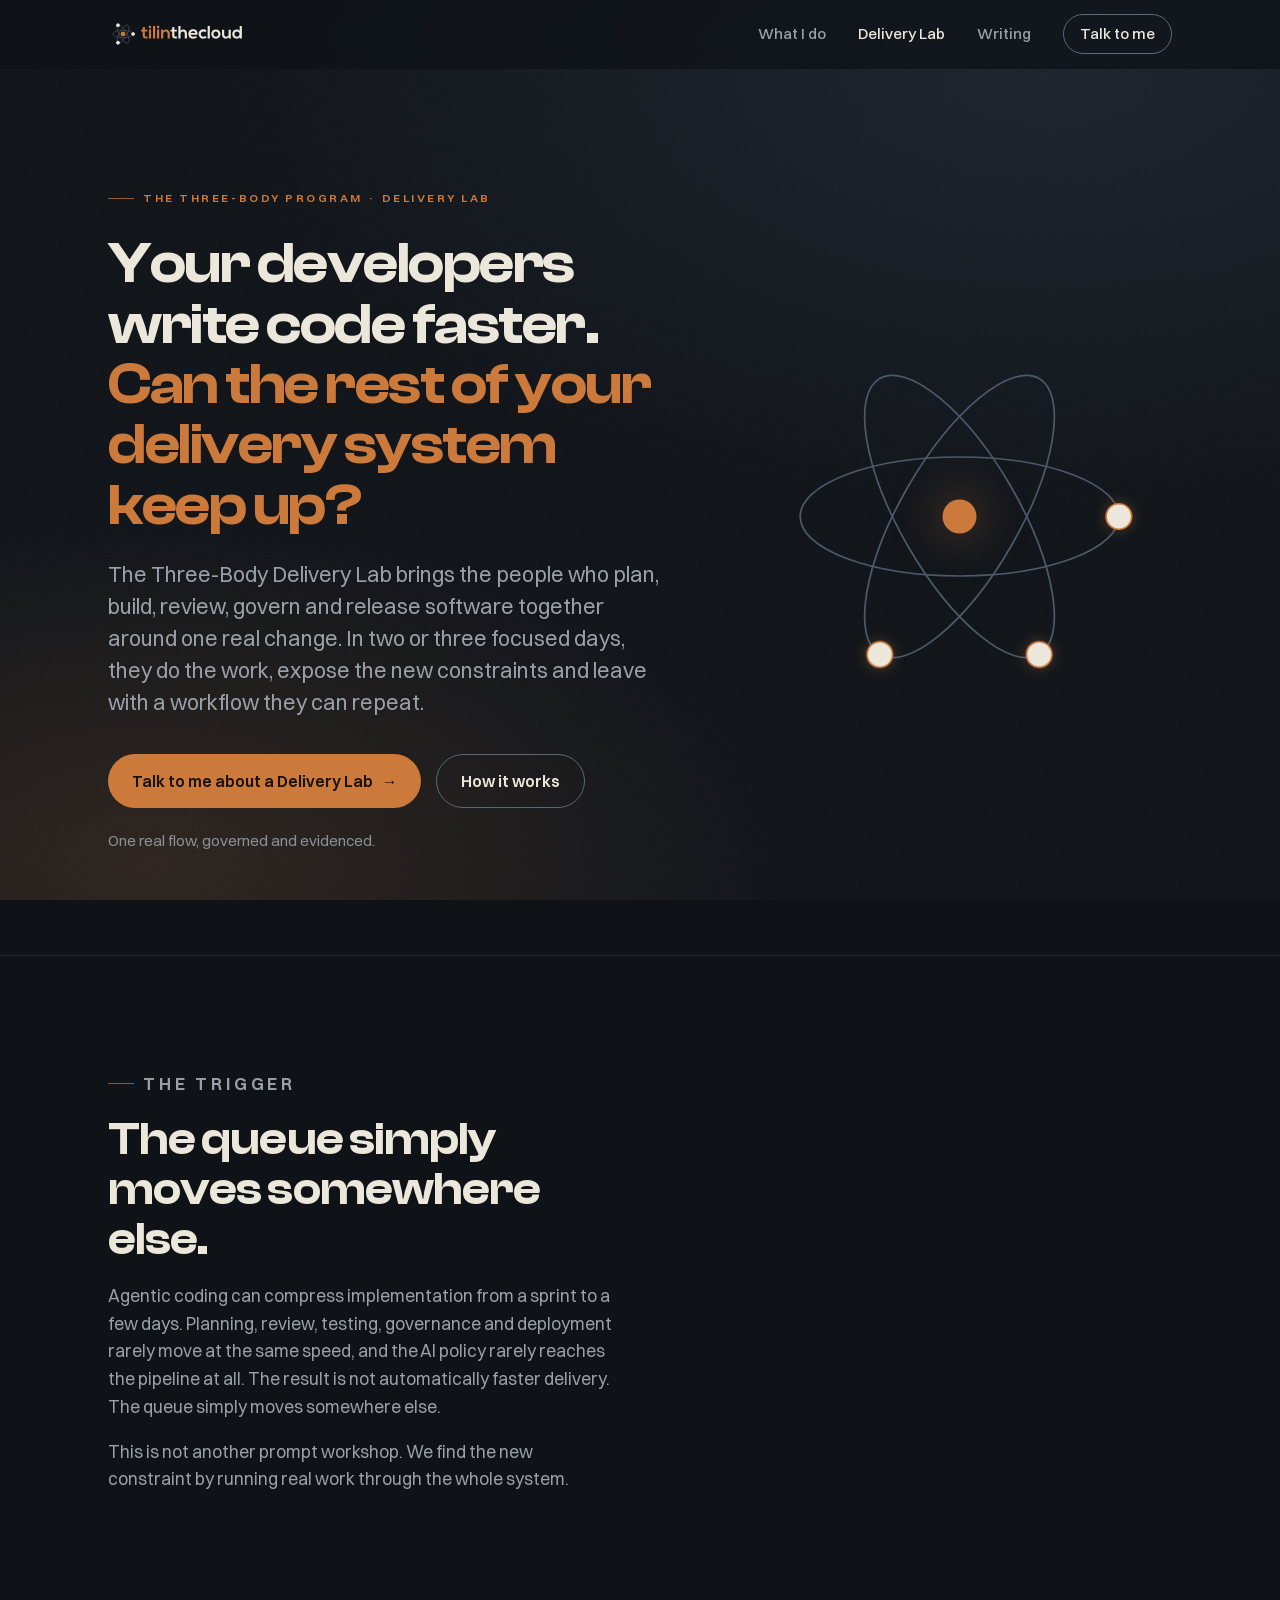
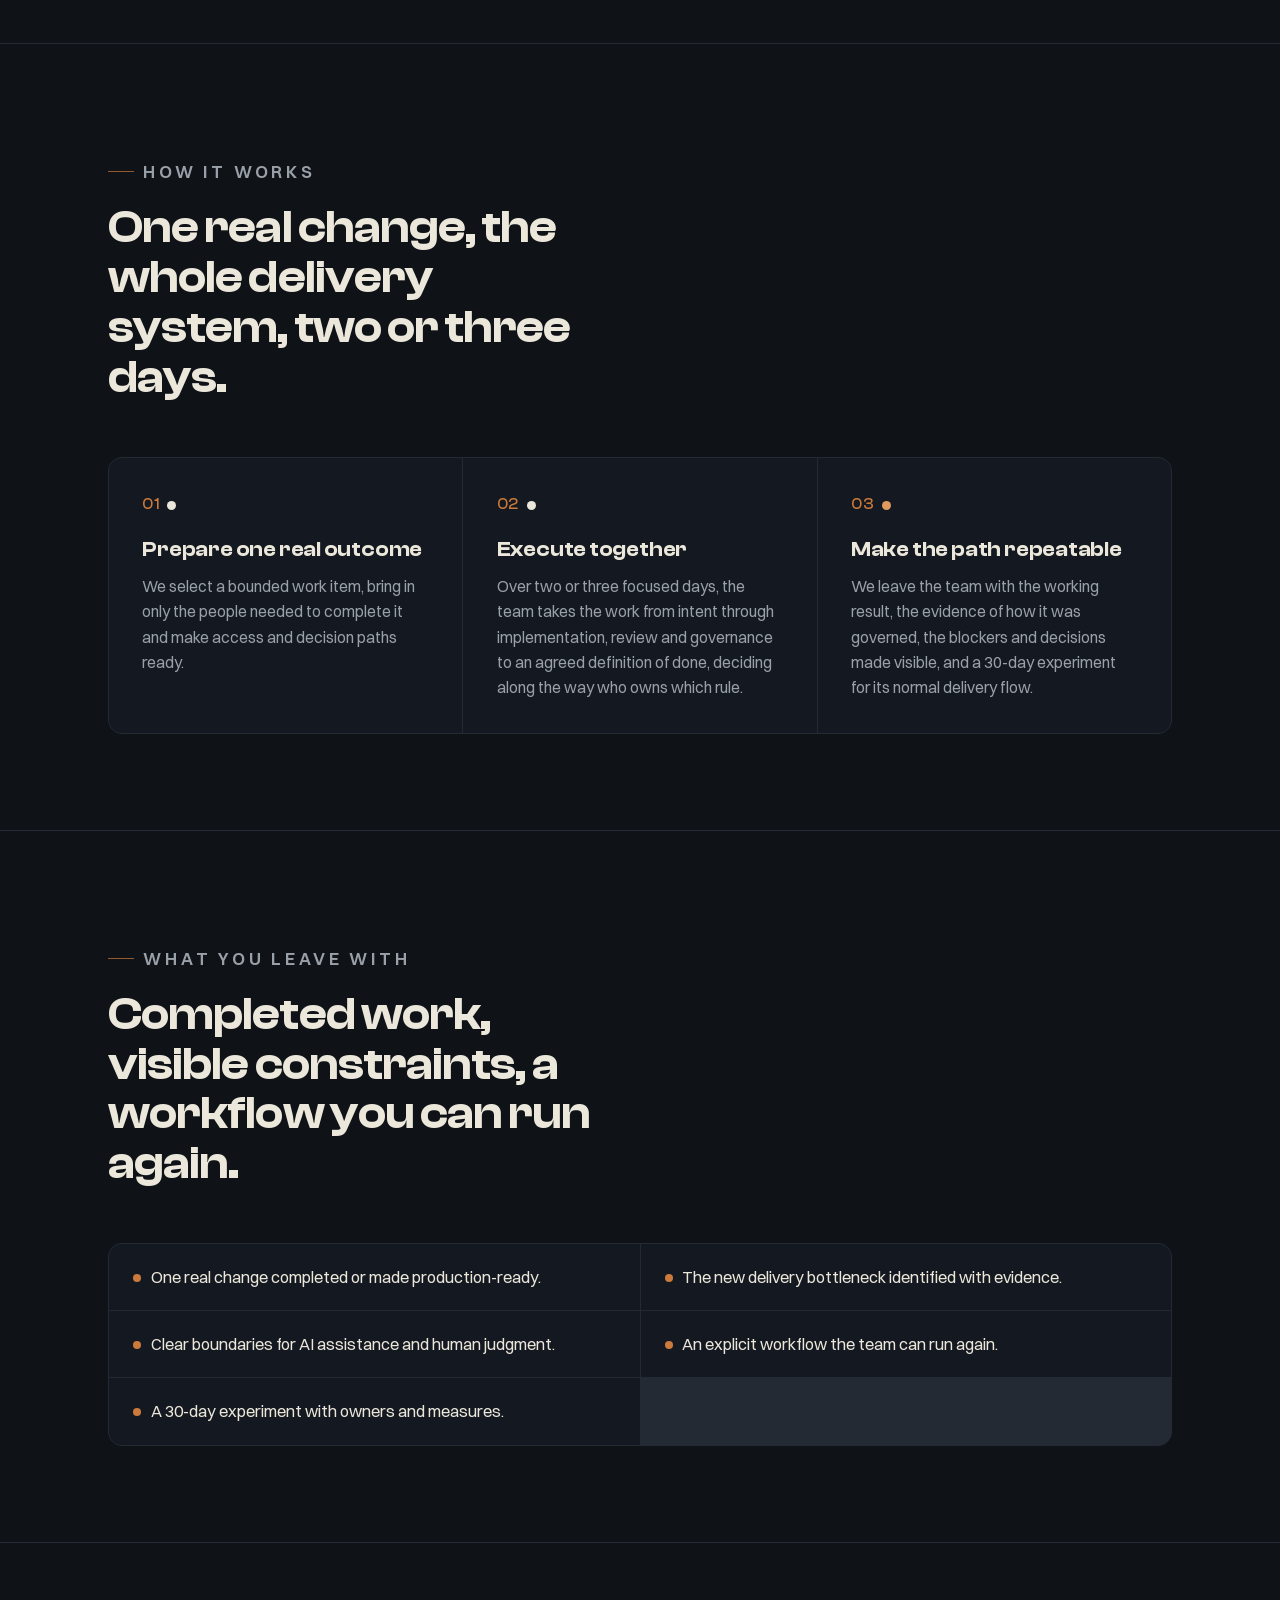
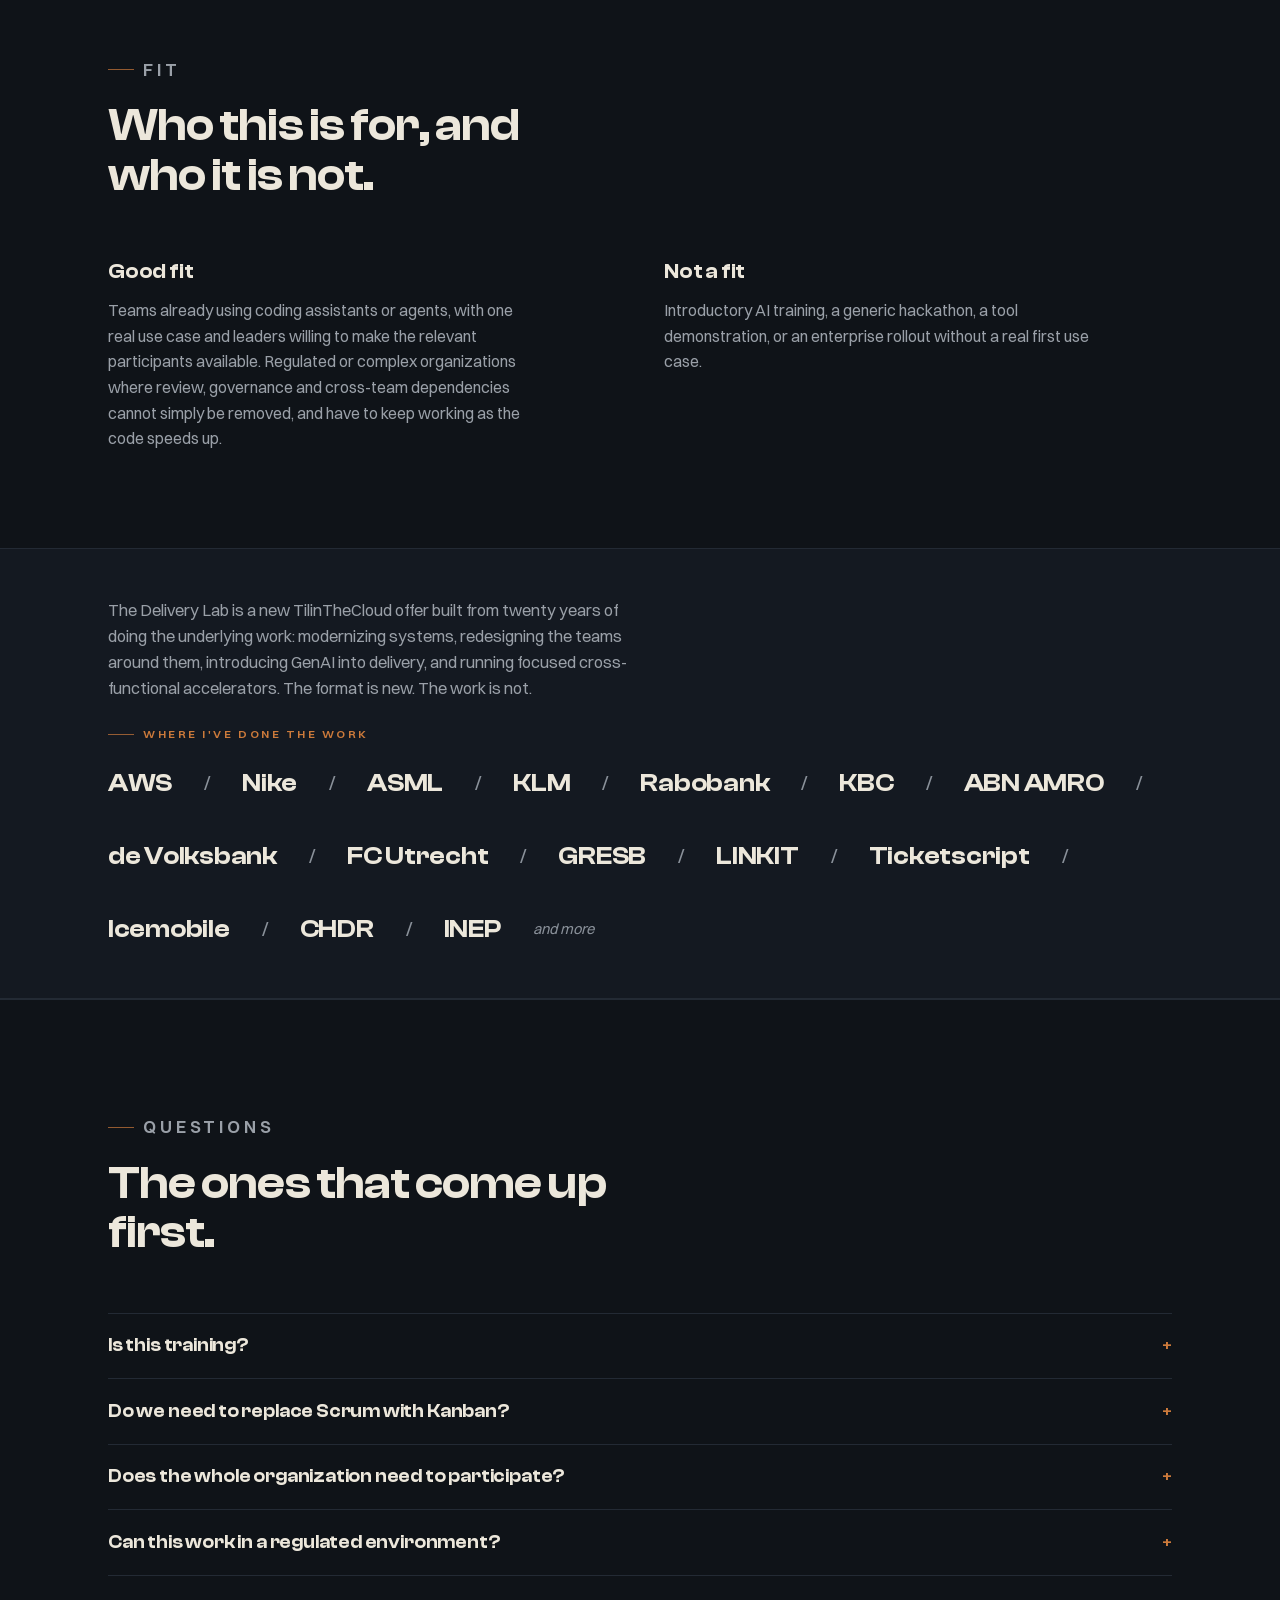
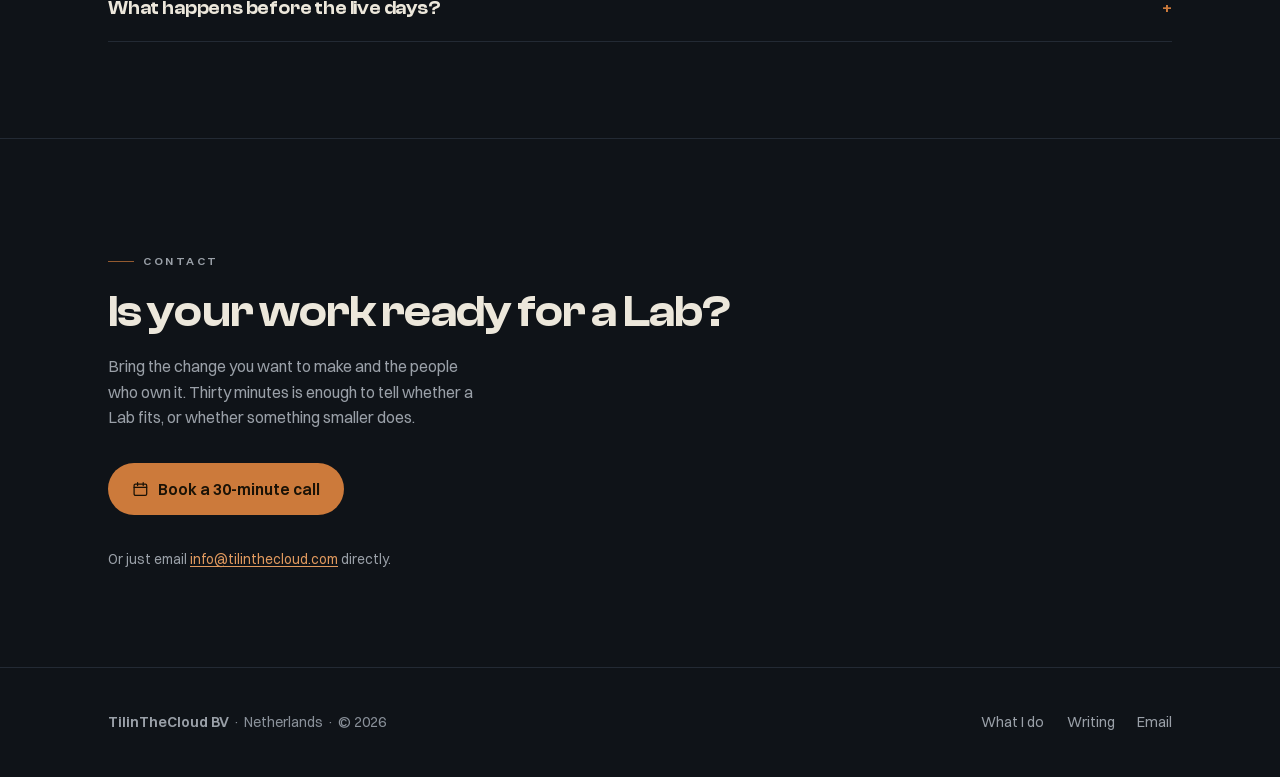
==== commit 98d40ad9: "feat(copy): lead with AI governance in practice (ADR 0021)" ====
--- a/delivery-lab/index.html
+++ b/delivery-lab/index.html
@@ -4,7 +4,7 @@
   <meta charset="utf-8" />
   <meta name="viewport" content="width=device-width, initial-scale=1" />
   <title>Three-Body Delivery Lab · TilinTheCloud</title>
-  <meta name="description" content="An AI-native SDLC accelerator. Your teams complete one real change in two or three focused days, expose the new constraints and keep a workflow they can repeat." />
+  <meta name="description" content="One real flow, governed and evidenced. In two or three focused days your teams complete one real change, build the guardrails into the flow and keep a workflow." />
 
   <link rel="icon" href="/assets/favicon.svg" type="image/svg+xml" />
   <link rel="canonical" href="https://tilinthecloud.com/delivery-lab/" />
@@ -13,7 +13,7 @@
   <meta property="og:type" content="website" />
   <meta property="og:url" content="https://tilinthecloud.com/delivery-lab/" />
   <meta property="og:title" content="Three-Body Delivery Lab · TilinTheCloud" />
-  <meta property="og:description" content="Your developers write code faster. Can the rest of your delivery system keep up? An AI-native SDLC accelerator around one real change." />
+  <meta property="og:description" content="Your developers write code faster. Can the rest of your delivery system keep up? One real flow, governed and evidenced, in two or three days." />
   <meta property="og:site_name" content="TilinTheCloud" />
   <meta property="og:image" content="https://tilinthecloud.com/assets/brand/social/og-delivery-lab.png" />
   <meta property="og:image:type" content="image/png" />
@@ -24,7 +24,7 @@
   <!-- Twitter card -->
   <meta name="twitter:card" content="summary_large_image" />
   <meta name="twitter:title" content="Three-Body Delivery Lab · TilinTheCloud" />
-  <meta name="twitter:description" content="Your developers write code faster. Can the rest of your delivery system keep up? An AI-native SDLC accelerator around one real change." />
+  <meta name="twitter:description" content="Your developers write code faster. Can the rest of your delivery system keep up? One real flow, governed and evidenced, in two or three days." />
   <meta name="twitter:image" content="https://tilinthecloud.com/assets/brand/social/og-delivery-lab.png" />
 
   <!-- Preload the display weight used above the fold -->
@@ -35,6 +35,9 @@
   <link rel="stylesheet" href="/assets/css/style.css" />
   <!-- Marks the page as JS-capable so the reveal animations only hide content when they can also show it -->
   <script>document.documentElement.classList.add("js");</script>
+  <!-- Click counting and source-aware booking links (ADR 0020). GoatCounter: no cookies, no consent banner. -->
+  <script data-goatcounter="https://tilinthecloud.goatcounter.com/count" async src="https://gc.zgo.at/count.js"></script>
+  <script src="/assets/js/clicks.js" defer></script>
 </head>
 <body>
   <a class="skip-link" href="#main">Skip to content</a>
@@ -66,10 +69,10 @@
             </h1>
             <p class="lede reveal" data-d="3">The Three-Body Delivery Lab brings the people who plan, build, review, govern and release software together around one real change. In two or three focused days, they do the work, expose the new constraints and leave with a workflow they can repeat.</p>
             <div class="cta-row reveal" data-d="4">
-              <a class="btn btn-primary" href="https://calendar.app.google/sbRxG6N3KrbqCjyu7" target="_blank" rel="noopener noreferrer">Talk to me about a Delivery Lab <span class="sr-only">(opens in a new tab)</span><span class="arrow" aria-hidden="true">→</span></a>
+              <a class="btn btn-primary" href="https://calendar.app.google/FEXpdugSUPuZpBtg6" target="_blank" rel="noopener noreferrer">Talk to me about a Delivery Lab <span class="sr-only">(opens in a new tab)</span><span class="arrow" aria-hidden="true">→</span></a>
               <a class="btn btn-ghost" href="#how">How it works</a>
             </div>
-            <p class="lab-sub reveal" data-d="5">An AI-native SDLC accelerator.</p>
+            <p class="lab-sub reveal" data-d="5">One real flow, governed and evidenced.</p>
           </div>
 
           <!-- Three-body mark: one core (the operator), three orbiting bodies -->
@@ -100,7 +103,7 @@
         <div class="band-head inview">
           <p class="eyebrow">The trigger</p>
           <h2 id="problem-title">The queue simply moves somewhere else.</h2>
-          <p>Agentic coding can compress implementation from a sprint to a few days. Planning, review, testing, governance and deployment rarely move at the same speed. The result is not automatically faster delivery. The queue simply moves somewhere else.</p>
+          <p>Agentic coding can compress implementation from a sprint to a few days. Planning, review, testing, governance and deployment rarely move at the same speed, and the AI policy rarely reaches the pipeline at all. The result is not automatically faster delivery. The queue simply moves somewhere else.</p>
           <p>This is not another prompt workshop. We find the new constraint by running real work through the whole system.</p>
         </div>
       </div>
@@ -123,12 +126,12 @@
           <div class="body-cell" role="listitem">
             <span class="idx">02<span class="dot" style="background:#ECE7DB" aria-hidden="true"></span></span>
             <h3>Execute together</h3>
-            <p>Over two or three focused days, the team takes the work from intent through implementation, review, governance and an agreed definition of done.</p>
+            <p>Over two or three focused days, the team takes the work from intent through implementation, review and governance to an agreed definition of done, deciding along the way who owns which rule.</p>
           </div>
           <div class="body-cell" role="listitem">
             <span class="idx">03<span class="dot" style="background:#E0995E" aria-hidden="true"></span></span>
             <h3>Make the path repeatable</h3>
-            <p>We leave the team with the working result, the blockers and decisions made visible, and a 30-day experiment for its normal delivery flow.</p>
+            <p>We leave the team with the working result, the evidence of how it was governed, the blockers and decisions made visible, and a 30-day experiment for its normal delivery flow.</p>
           </div>
         </div>
       </div>
@@ -161,7 +164,7 @@
         <div class="lab-fit inview">
           <div>
             <h3>Good fit</h3>
-            <p>Teams already using coding assistants or agents, with one real use case and leaders willing to make the relevant participants available. Regulated or complex organizations where review, governance and cross-team dependencies cannot simply be removed.</p>
+            <p>Teams already using coding assistants or agents, with one real use case and leaders willing to make the relevant participants available. Regulated or complex organizations where review, governance and cross-team dependencies cannot simply be removed, and have to keep working as the code speeds up.</p>
           </div>
           <div>
             <h3>Not a fit</h3>
@@ -252,7 +255,7 @@
           <p>Bring the change you want to make and the people who own it. Thirty minutes is enough to tell whether a Lab fits, or whether something smaller does.</p>
 
           <div class="contact-direct">
-            <a class="btn btn-primary" href="https://calendar.app.google/sbRxG6N3KrbqCjyu7" target="_blank" rel="noopener noreferrer">
+            <a class="btn btn-primary" href="https://calendar.app.google/FEXpdugSUPuZpBtg6" target="_blank" rel="noopener noreferrer">
               <svg width="18" height="18" viewBox="0 0 24 24" fill="none" stroke="currentColor" stroke-width="1.8" stroke-linecap="round" aria-hidden="true"><rect x="3" y="4.5" width="18" height="16" rx="2"/><path d="M3 9h18M8 2.5v4M16 2.5v4"/></svg>
               Book a 30-minute call <span class="sr-only">(opens in a new tab)</span>
             </a>
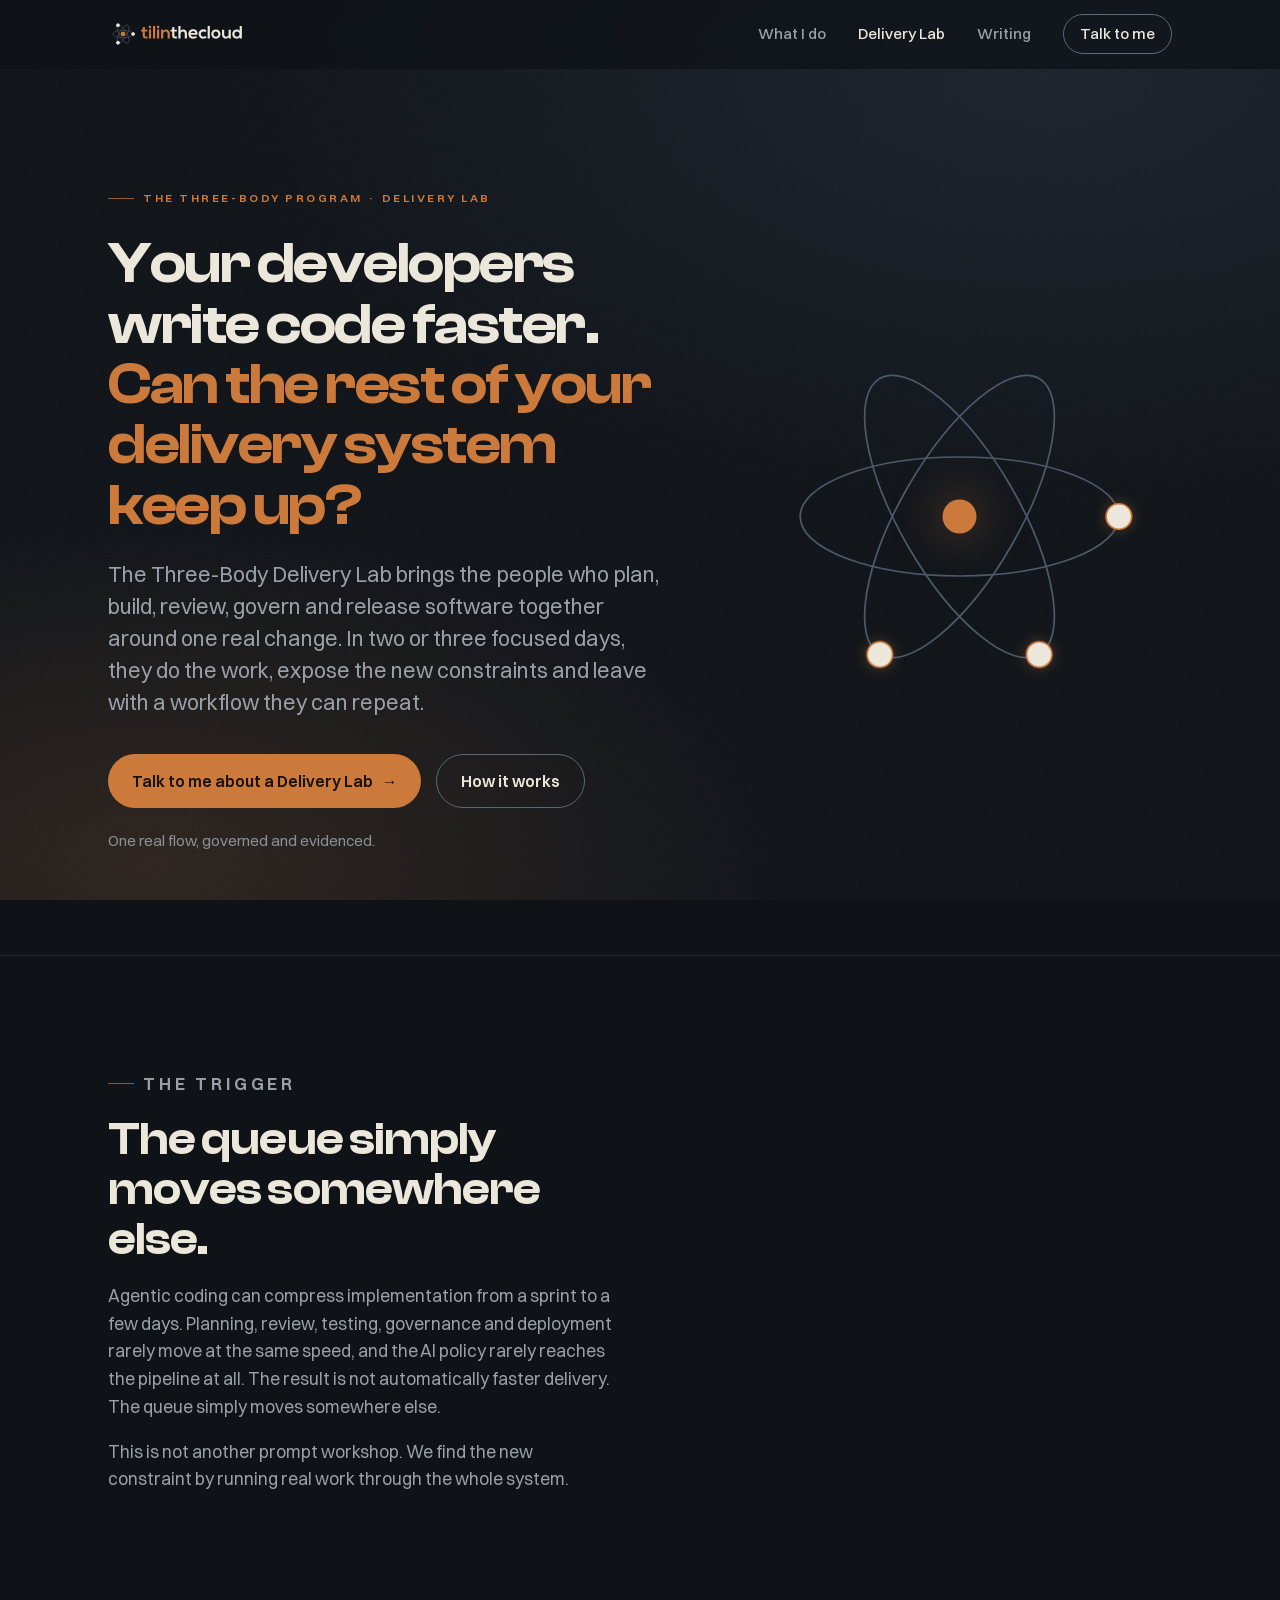
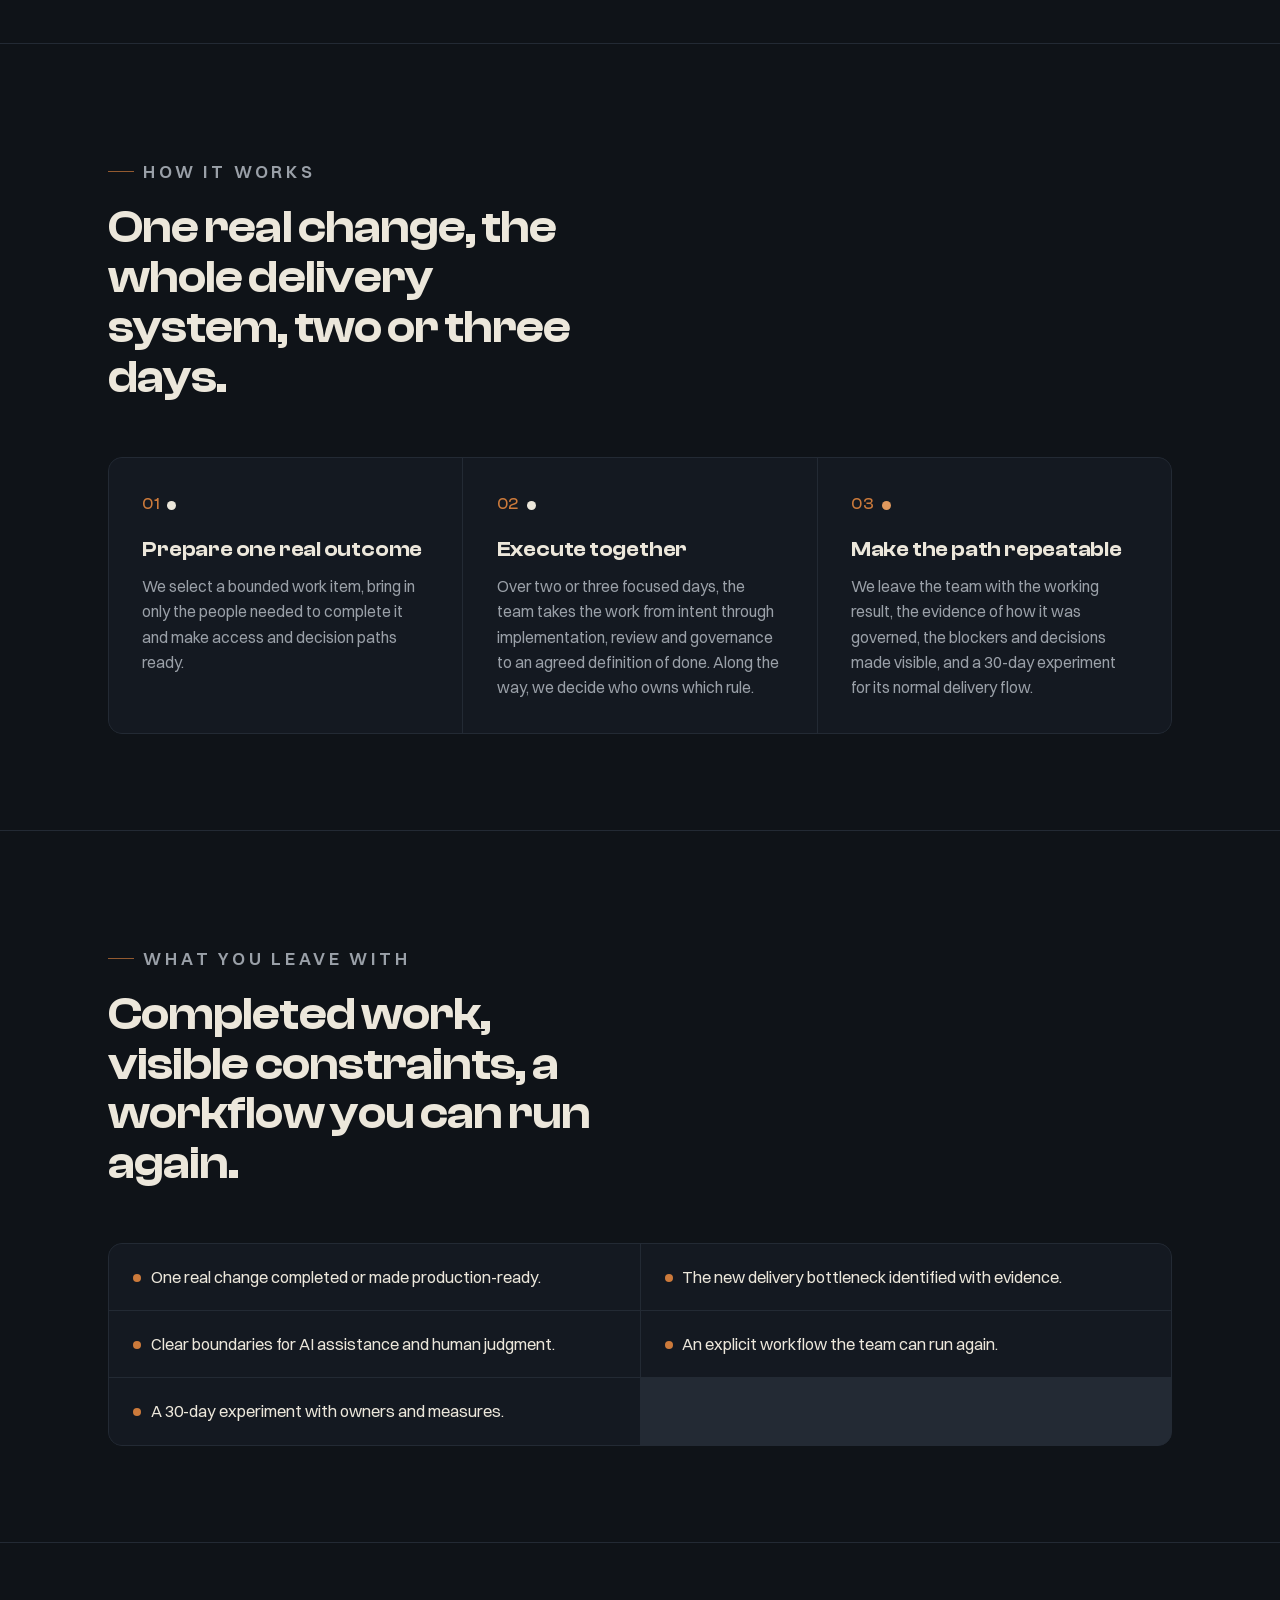
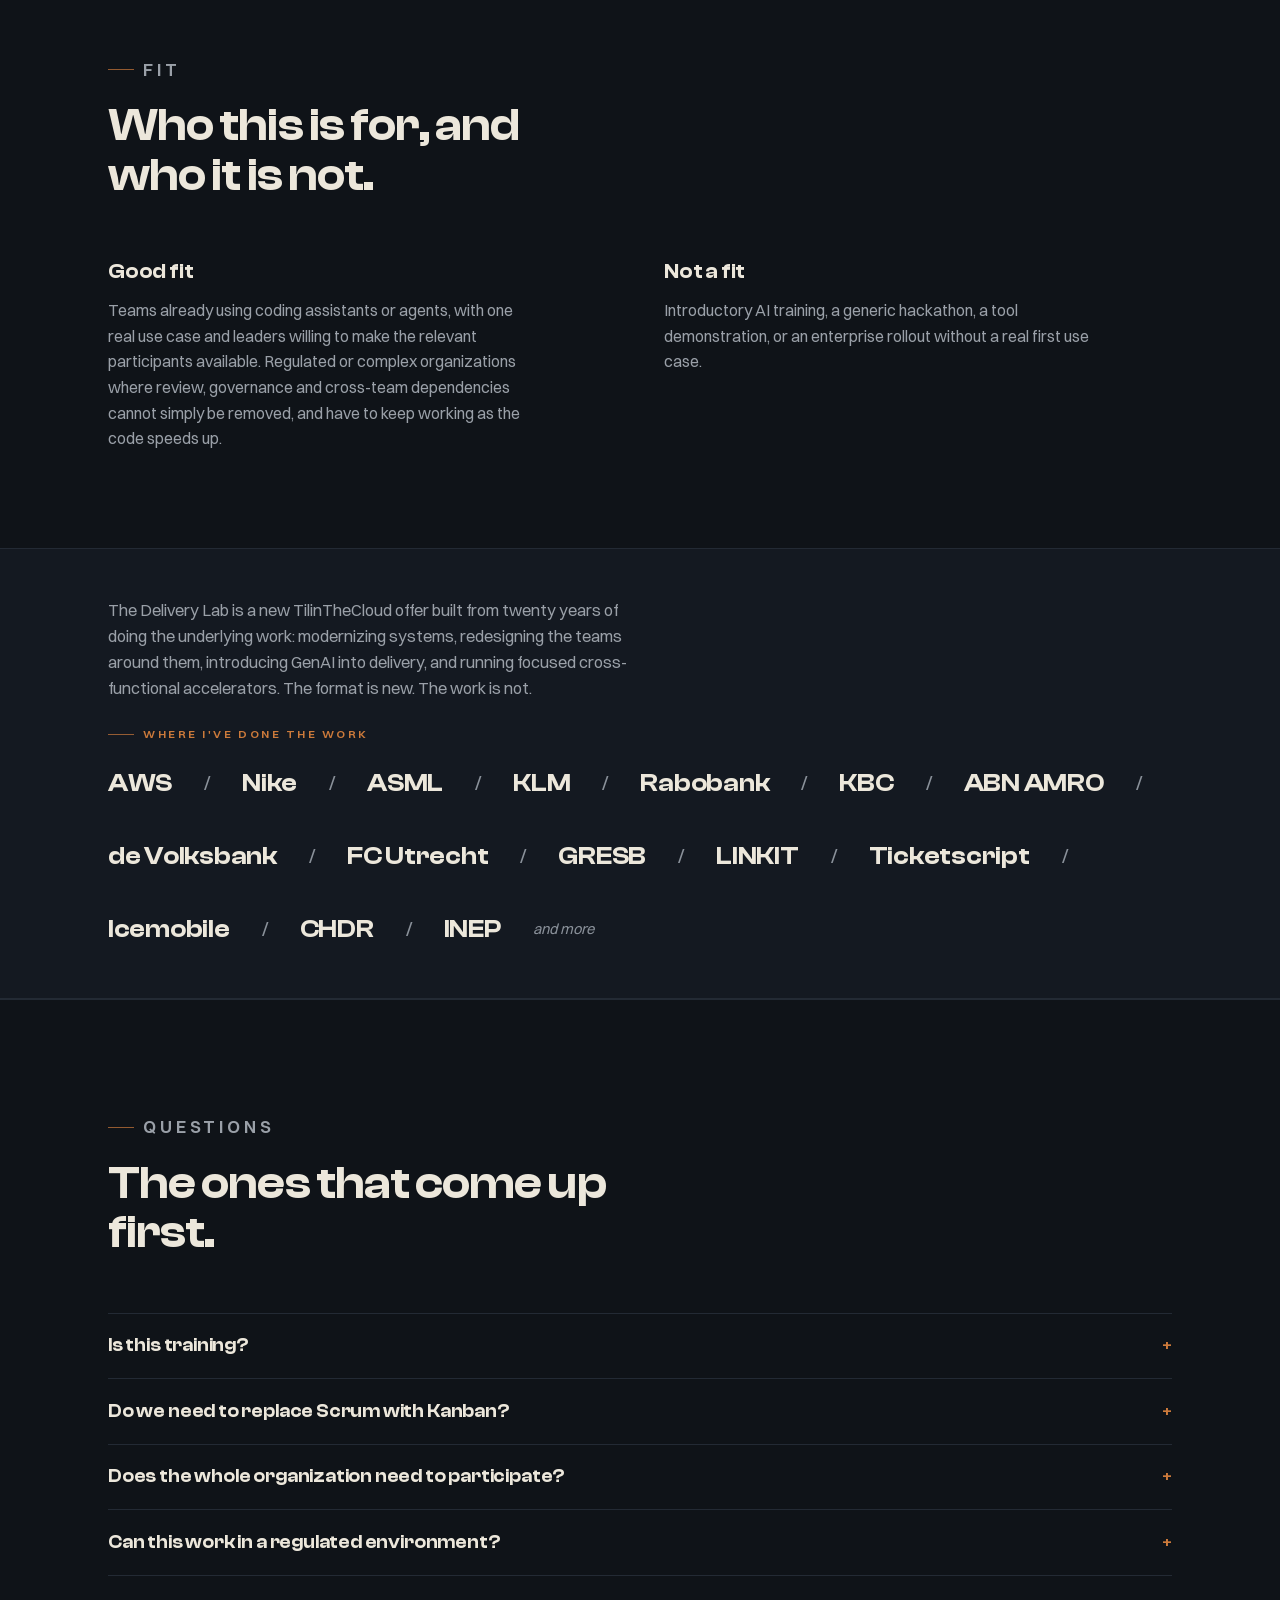
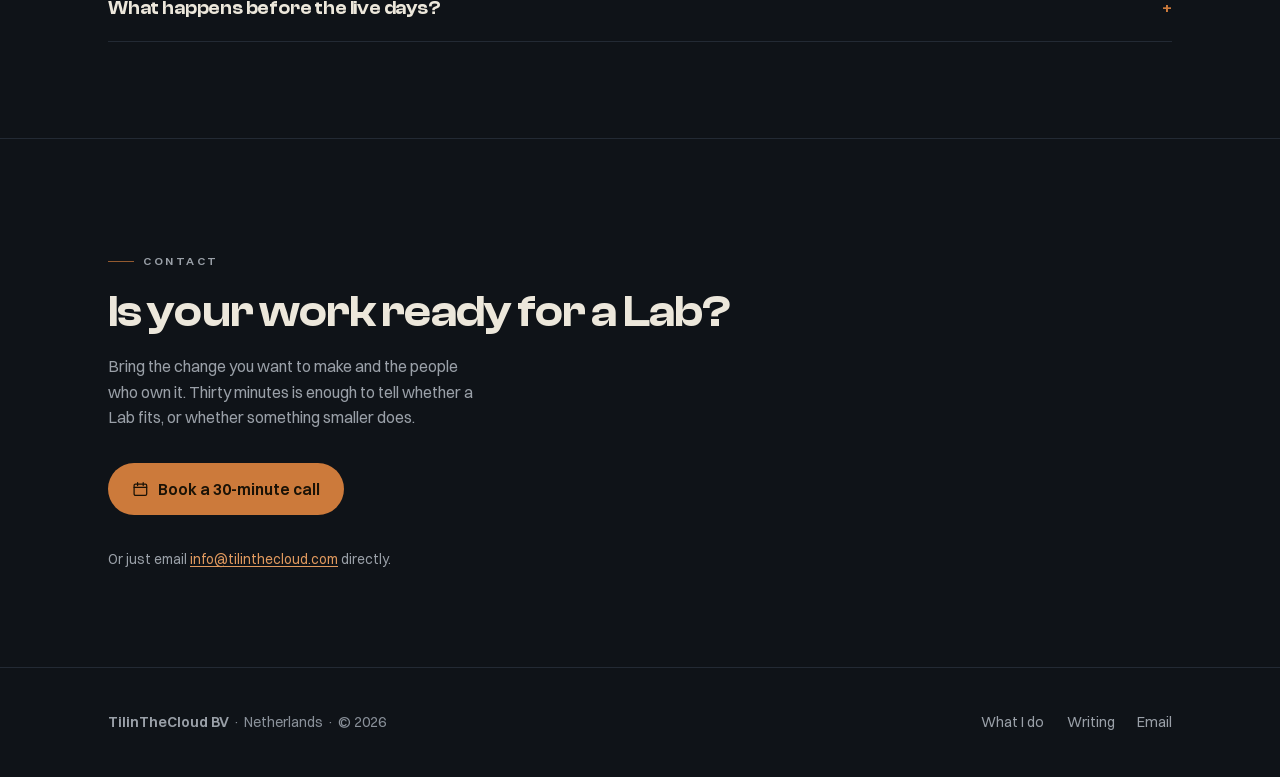
==== commit 47bc7da8: "fix(copy): humanizer pass on the new positioning copy" ====
--- a/delivery-lab/index.html
+++ b/delivery-lab/index.html
@@ -4,7 +4,7 @@
   <meta charset="utf-8" />
   <meta name="viewport" content="width=device-width, initial-scale=1" />
   <title>Three-Body Delivery Lab · TilinTheCloud</title>
-  <meta name="description" content="One real flow, governed and evidenced. In two or three focused days your teams complete one real change, build the guardrails into the flow and keep a workflow." />
+  <meta name="description" content="One real flow, governed and evidenced. In two or three focused days your teams ship one real change with the guardrails built in, and keep the workflow." />
 
   <link rel="icon" href="/assets/favicon.svg" type="image/svg+xml" />
   <link rel="canonical" href="https://tilinthecloud.com/delivery-lab/" />
@@ -126,7 +126,7 @@
           <div class="body-cell" role="listitem">
             <span class="idx">02<span class="dot" style="background:#ECE7DB" aria-hidden="true"></span></span>
             <h3>Execute together</h3>
-            <p>Over two or three focused days, the team takes the work from intent through implementation, review and governance to an agreed definition of done, deciding along the way who owns which rule.</p>
+            <p>Over two or three focused days, the team takes the work from intent through implementation, review and governance to an agreed definition of done. Along the way, we decide who owns which rule.</p>
           </div>
           <div class="body-cell" role="listitem">
             <span class="idx">03<span class="dot" style="background:#E0995E" aria-hidden="true"></span></span>
